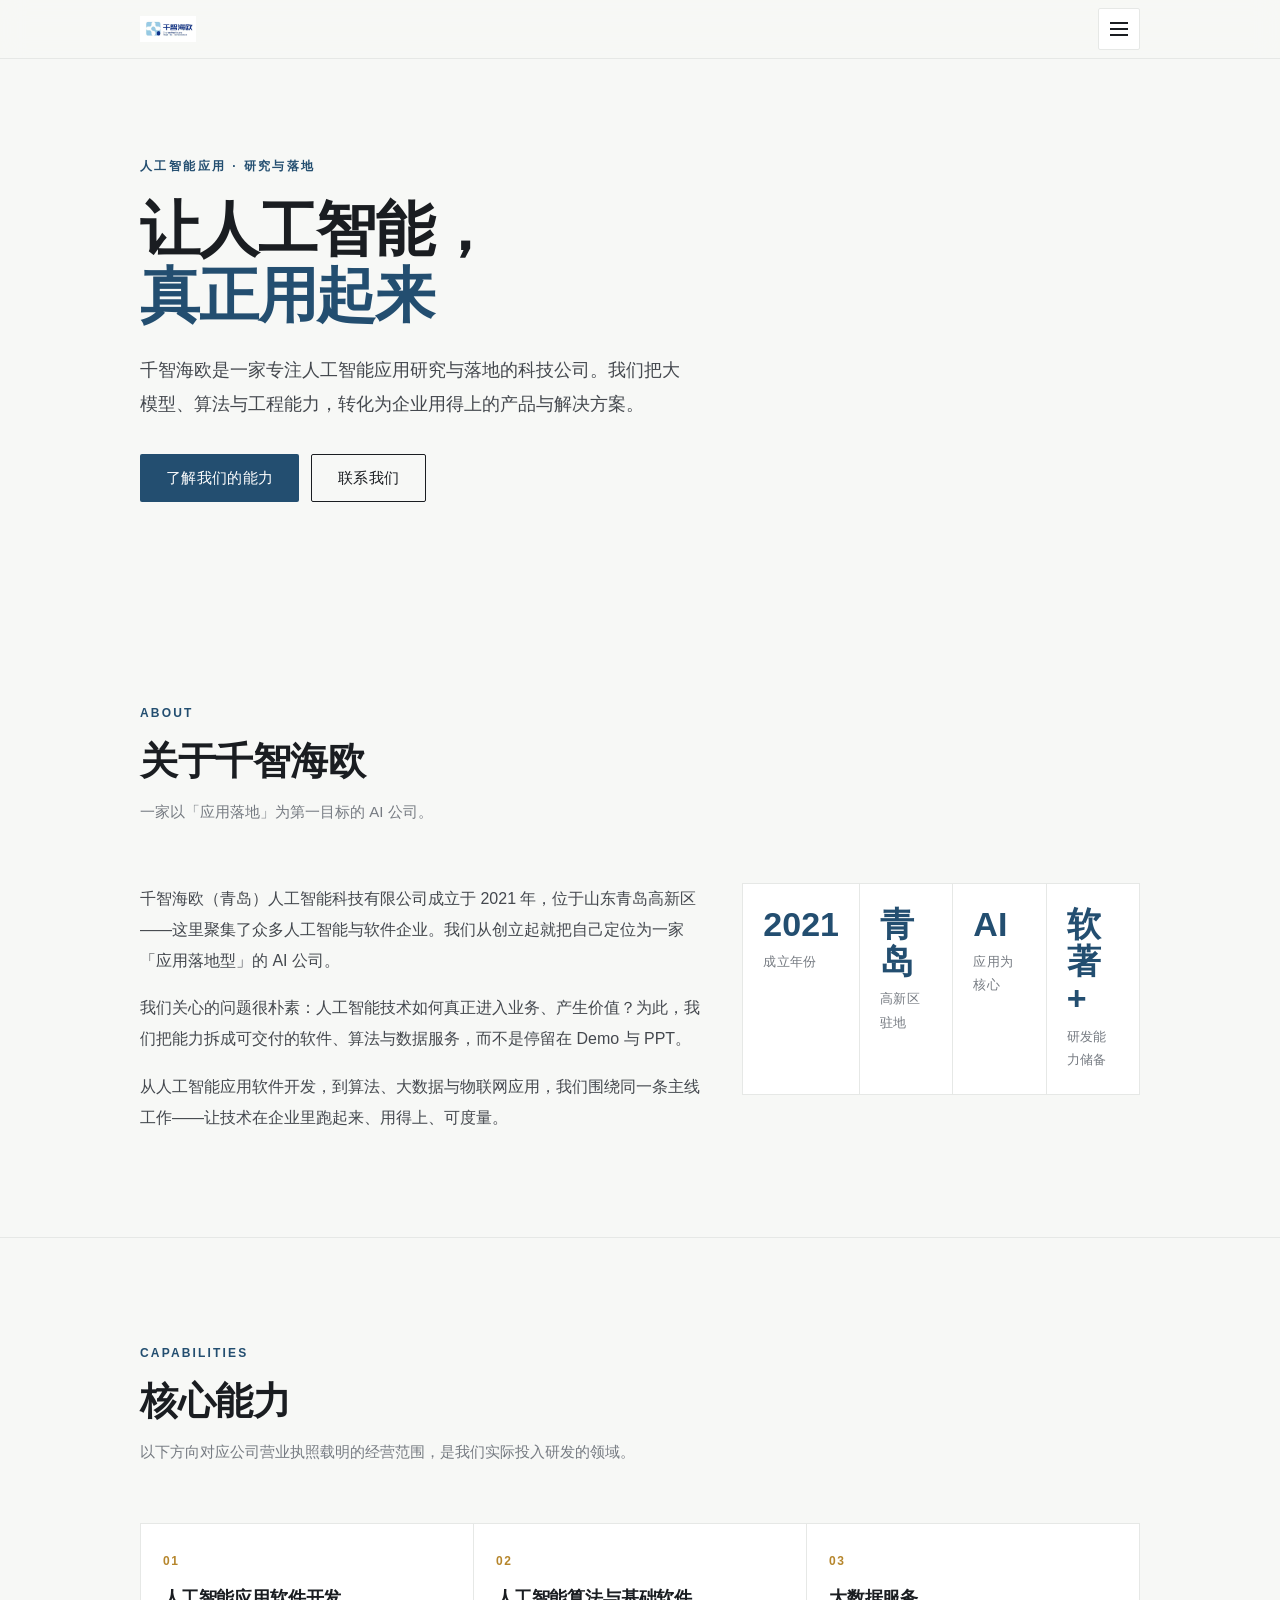
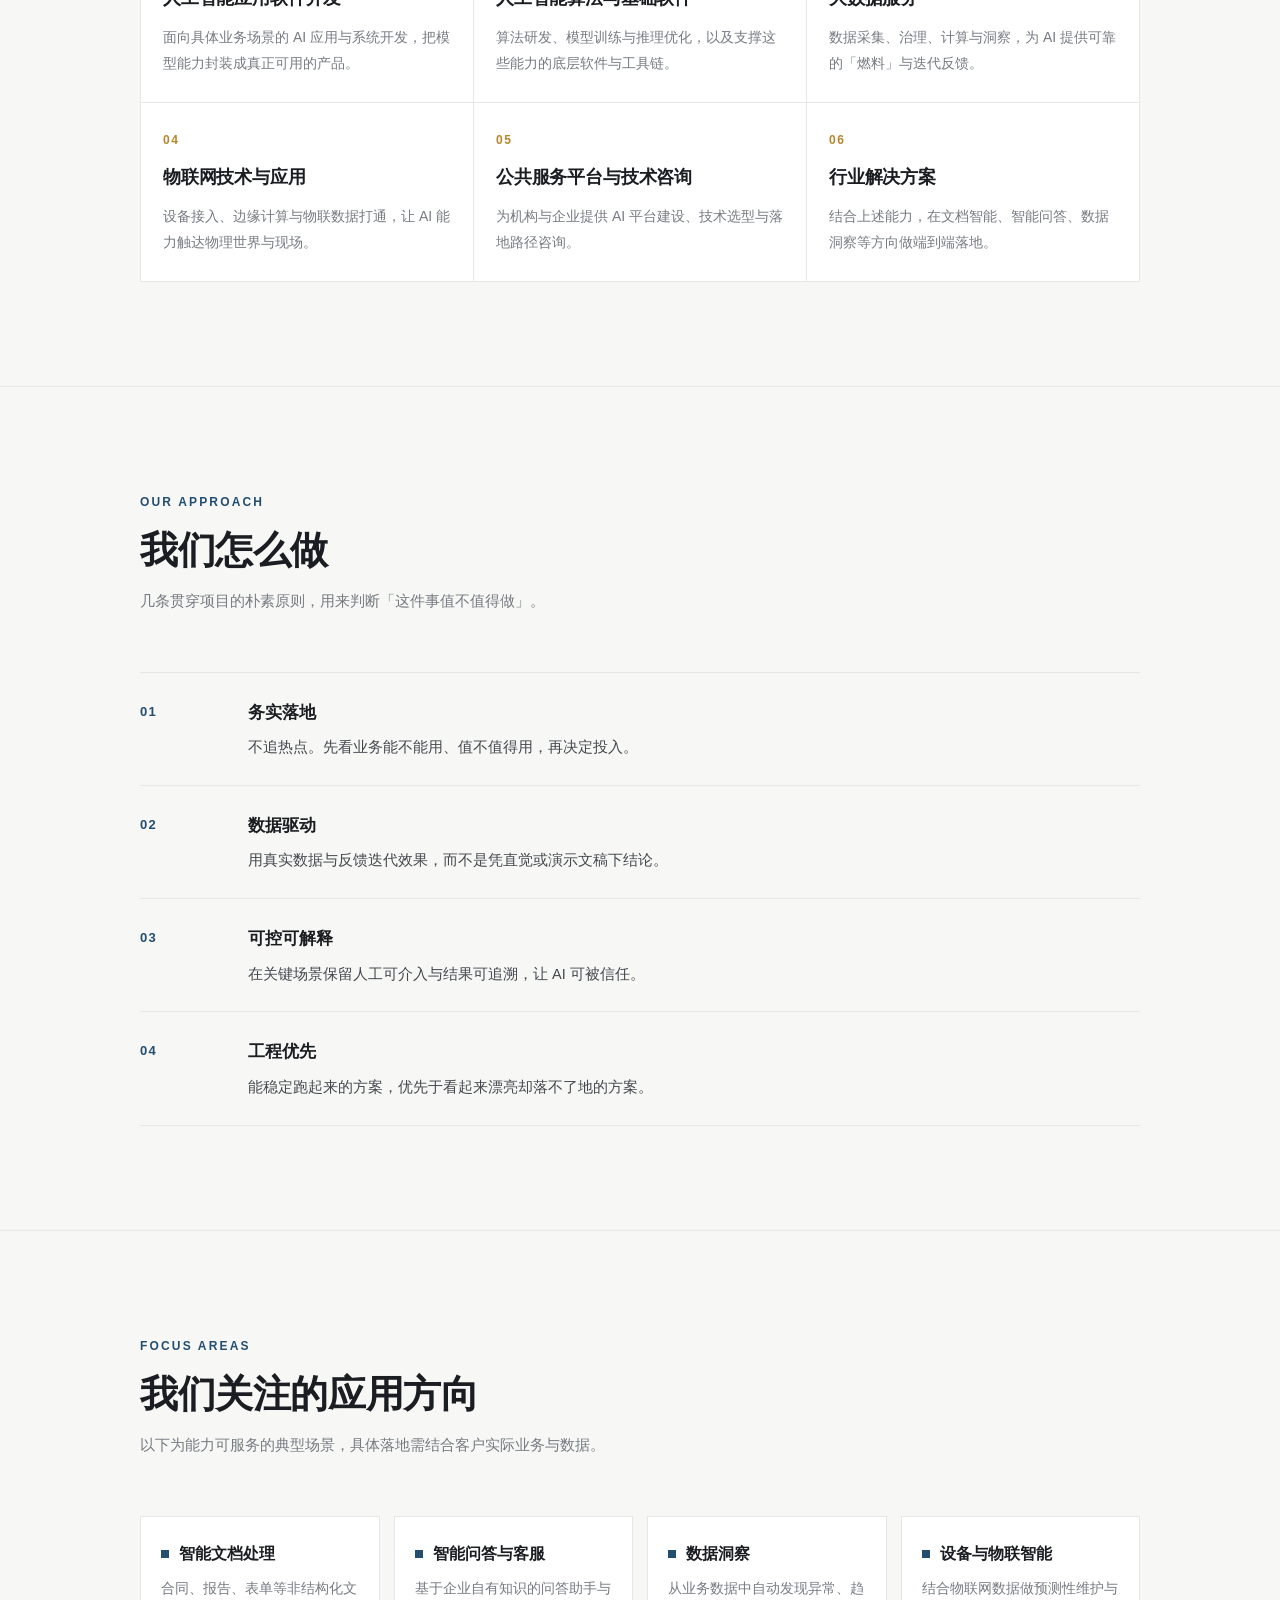
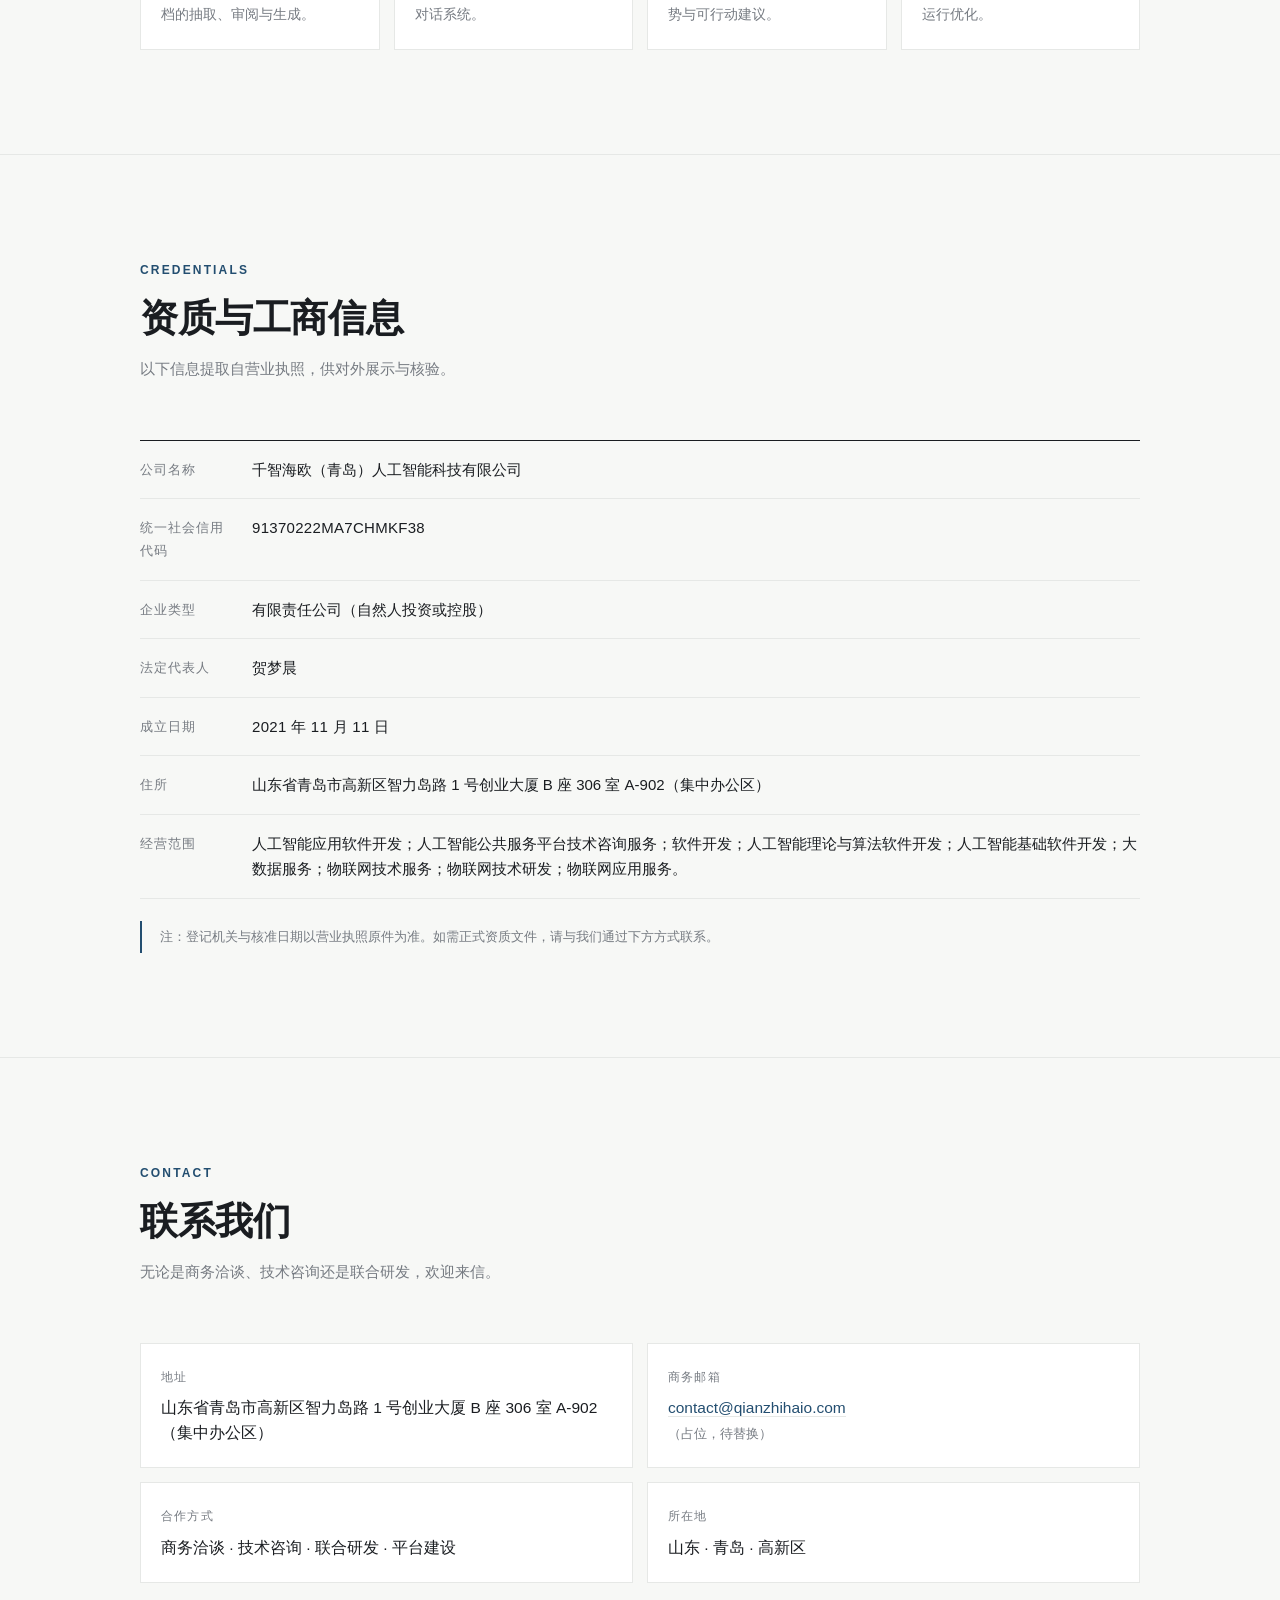
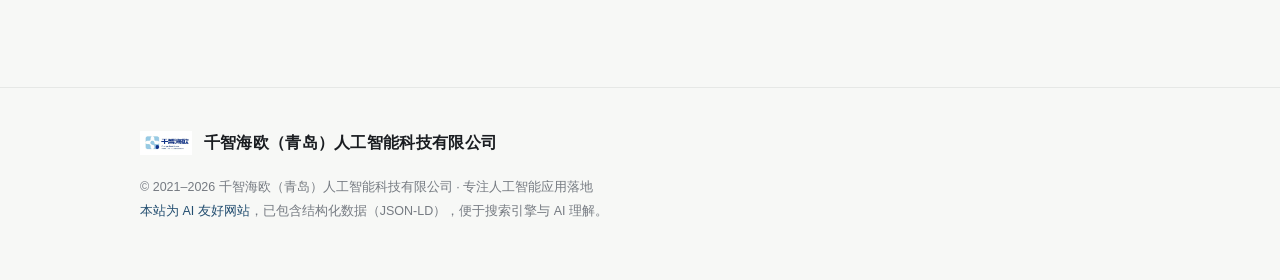
==== index.html @ 822291f8 "feat: 千智海欧 H5 官网初版（克制高级感 · 移动优先 · 含营业执照信息）" ====
<!DOCTYPE html>
<html lang="zh-CN">
<head>
  <meta charset="UTF-8" />
  <meta name="viewport" content="width=device-width, initial-scale=1.0, viewport-fit=cover" />
  <title>千智海欧（青岛）人工智能科技有限公司 · 专注人工智能应用落地</title>
  <meta name="description" content="千智海欧是一家专注人工智能应用研究与落地的科技公司，业务覆盖人工智能应用软件开发、算法与基础软件、大数据服务及物联网应用。成立于 2021 年，位于山东青岛高新区。" />
  <meta name="theme-color" content="#234e70" />
  <meta property="og:title" content="千智海欧 · 专注人工智能应用落地" />
  <meta property="og:description" content="把大模型、算法与工程能力，转化为企业用得上的产品与解决方案。" />
  <meta property="og:type" content="website" />
  <link rel="icon" href="assets/img/logo-square.png" />
  <link rel="stylesheet" href="assets/css/style.css" />

  <!-- ===== AI 可读性：结构化数据（JSON-LD） ===== -->
  <!-- 站点上线后请将下方 "url" 替换为真实 GitHub Pages 地址 -->
  <script type="application/ld+json">
  {
    "@context": "https://schema.org",
    "@type": "Organization",
    "name": "千智海欧（青岛）人工智能科技有限公司",
    "alternateName": "千智海欧",
    "url": "https://ywanb3-ai.github.io/qianzhi-haiou-h5/",
    "identifier": "91370222MA7CHMKF38",
    "foundingDate": "2021-11-11",
    "address": {
      "@type": "PostalAddress",
      "addressLocality": "青岛市",
      "addressRegion": "山东省",
      "addressCountry": "CN",
      "streetAddress": "高新区智力岛路1号创业大厦B座306室A-902"
    },
    "description": "千智海欧（青岛）人工智能科技有限公司是一家专注人工智能应用研究与落地的科技公司，业务覆盖人工智能应用软件开发、算法与基础软件、大数据服务及物联网应用。"
  }
  </script>
</head>
<body>

  <!-- ================= 顶部导航 ================= -->
  <header class="site-header">
    <div class="wrap nav-inner">
      <a class="brand" href="#top" aria-label="千智海欧首页">
        <img src="assets/img/logo-long.jpg" alt="千智海欧" />
      </a>
      <button class="nav-toggle" id="navToggle" aria-label="打开菜单" aria-expanded="false"><span></span></button>
    </div>
  </header>

  <!-- ================= 全屏菜单 ================= -->
  <nav class="nav-overlay" id="navOverlay" aria-hidden="true">
    <button class="close" id="navClose" aria-label="关闭菜单">×</button>
    <ul>
      <li><a href="#about"><span class="no">01</span>关于千智海欧</a></li>
      <li><a href="#capabilities"><span class="no">02</span>核心能力</a></li>
      <li><a href="#approach"><span class="no">03</span>技术理念</a></li>
      <li><a href="#scenes"><span class="no">04</span>应用方向</a></li>
      <li><a href="#facts"><span class="no">05</span>资质信息</a></li>
      <li><a href="#contact"><span class="no">06</span>联系我们</a></li>
    </ul>
    <p class="meta">千智海欧（青岛）人工智能科技有限公司 · 山东 · 青岛</p>
  </nav>

  <!-- ================= Hero ================= -->
  <section class="hero" id="top">
    <div class="wrap">
      <p class="eyebrow">人工智能应用 · 研究与落地</p>
      <h1>让人工智能，<br><span class="hl">真正用起来</span></h1>
      <p class="lead">千智海欧是一家专注人工智能应用研究与落地的科技公司。我们把大模型、算法与工程能力，转化为企业用得上的产品与解决方案。</p>
      <div class="hero-actions">
        <a class="btn btn-primary" href="#capabilities">了解我们的能力</a>
        <a class="btn btn-ghost" href="#contact">联系我们</a>
      </div>
    </div>
  </section>

  <!-- ================= 关于 ================= -->
  <section id="about">
    <div class="wrap">
      <div class="section-head reveal">
        <p class="kicker">ABOUT</p>
        <h2 class="sec-title">关于千智海欧</h2>
        <p class="sec-sub">一家以「应用落地」为第一目标的 AI 公司。</p>
      </div>
      <div class="about-grid about">
        <div class="reveal">
          <p>千智海欧（青岛）人工智能科技有限公司成立于 2021 年，位于山东青岛高新区——这里聚集了众多人工智能与软件企业。我们从创立起就把自己定位为一家「应用落地型」的 AI 公司。</p>
          <p>我们关心的问题很朴素：人工智能技术如何真正进入业务、产生价值？为此，我们把能力拆成可交付的软件、算法与数据服务，而不是停留在 Demo 与 PPT。</p>
          <p>从人工智能应用软件开发，到算法、大数据与物联网应用，我们围绕同一条主线工作——让技术在企业里跑起来、用得上、可度量。</p>
        </div>
        <div class="stat-row reveal">
          <div class="stat"><div class="num">2021</div><div class="lab">成立年份</div></div>
          <div class="stat"><div class="num">青岛</div><div class="lab">高新区驻地</div></div>
          <div class="stat"><div class="num">AI</div><div class="lab">应用为核心</div></div>
          <div class="stat"><div class="num">软著+</div><div class="lab">研发能力储备</div></div>
        </div>
      </div>
    </div>
  </section>

  <hr class="hair" />

  <!-- ================= 核心能力 ================= -->
  <section id="capabilities">
    <div class="wrap">
      <div class="section-head reveal">
        <p class="kicker">CAPABILITIES</p>
        <h2 class="sec-title">核心能力</h2>
        <p class="sec-sub">以下方向对应公司营业执照载明的经营范围，是我们实际投入研发的领域。</p>
      </div>
      <div class="grid reveal">
        <div class="card">
          <div class="idx">01</div>
          <h3>人工智能应用软件开发</h3>
          <p>面向具体业务场景的 AI 应用与系统开发，把模型能力封装成真正可用的产品。</p>
        </div>
        <div class="card">
          <div class="idx">02</div>
          <h3>人工智能算法与基础软件</h3>
          <p>算法研发、模型训练与推理优化，以及支撑这些能力的底层软件与工具链。</p>
        </div>
        <div class="card">
          <div class="idx">03</div>
          <h3>大数据服务</h3>
          <p>数据采集、治理、计算与洞察，为 AI 提供可靠的「燃料」与迭代反馈。</p>
        </div>
        <div class="card">
          <div class="idx">04</div>
          <h3>物联网技术与应用</h3>
          <p>设备接入、边缘计算与物联数据打通，让 AI 能力触达物理世界与现场。</p>
        </div>
        <div class="card">
          <div class="idx">05</div>
          <h3>公共服务平台与技术咨询</h3>
          <p>为机构与企业提供 AI 平台建设、技术选型与落地路径咨询。</p>
        </div>
        <div class="card">
          <div class="idx">06</div>
          <h3>行业解决方案</h3>
          <p>结合上述能力，在文档智能、智能问答、数据洞察等方向做端到端落地。</p>
        </div>
      </div>
    </div>
  </section>

  <hr class="hair" />

  <!-- ================= 技术理念 ================= -->
  <section id="approach">
    <div class="wrap">
      <div class="section-head reveal">
        <p class="kicker">OUR APPROACH</p>
        <h2 class="sec-title">我们怎么做</h2>
        <p class="sec-sub">几条贯穿项目的朴素原则，用来判断「这件事值不值得做」。</p>
      </div>
      <div class="principle reveal">
        <div class="row">
          <div class="no">01</div>
          <div><h3>务实落地</h3><p>不追热点。先看业务能不能用、值不值得用，再决定投入。</p></div>
        </div>
        <div class="row">
          <div class="no">02</div>
          <div><h3>数据驱动</h3><p>用真实数据与反馈迭代效果，而不是凭直觉或演示文稿下结论。</p></div>
        </div>
        <div class="row">
          <div class="no">03</div>
          <div><h3>可控可解释</h3><p>在关键场景保留人工可介入与结果可追溯，让 AI 可被信任。</p></div>
        </div>
        <div class="row">
          <div class="no">04</div>
          <div><h3>工程优先</h3><p>能稳定跑起来的方案，优先于看起来漂亮却落不了地的方案。</p></div>
        </div>
      </div>
    </div>
  </section>

  <hr class="hair" />

  <!-- ================= 应用方向 ================= -->
  <section id="scenes">
    <div class="wrap">
      <div class="section-head reveal">
        <p class="kicker">FOCUS AREAS</p>
        <h2 class="sec-title">我们关注的应用方向</h2>
        <p class="sec-sub">以下为能力可服务的典型场景，具体落地需结合客户实际业务与数据。</p>
      </div>
      <div class="scene reveal">
        <div class="item">
          <h3>智能文档处理</h3>
          <p>合同、报告、表单等非结构化文档的抽取、审阅与生成。</p>
        </div>
        <div class="item">
          <h3>智能问答与客服</h3>
          <p>基于企业自有知识的问答助手与对话系统。</p>
        </div>
        <div class="item">
          <h3>数据洞察</h3>
          <p>从业务数据中自动发现异常、趋势与可行动建议。</p>
        </div>
        <div class="item">
          <h3>设备与物联智能</h3>
          <p>结合物联网数据做预测性维护与运行优化。</p>
        </div>
      </div>
    </div>
  </section>

  <hr class="hair" />

  <!-- ================= 资质信息 ================= -->
  <section id="facts">
    <div class="wrap">
      <div class="section-head reveal">
        <p class="kicker">CREDENTIALS</p>
        <h2 class="sec-title">资质与工商信息</h2>
        <p class="sec-sub">以下信息提取自营业执照，供对外展示与核验。</p>
      </div>
      <div class="facts reveal">
        <div class="row"><div class="k">公司名称</div><div class="v">千智海欧（青岛）人工智能科技有限公司</div></div>
        <div class="row"><div class="k">统一社会信用代码</div><div class="v mono">91370222MA7CHMKF38</div></div>
        <div class="row"><div class="k">企业类型</div><div class="v">有限责任公司（自然人投资或控股）</div></div>
        <div class="row"><div class="k">法定代表人</div><div class="v">贺梦晨</div></div>
        <div class="row"><div class="k">成立日期</div><div class="v mono">2021 年 11 月 11 日</div></div>
        <div class="row"><div class="k">住所</div><div class="v">山东省青岛市高新区智力岛路 1 号创业大厦 B 座 306 室 A-902（集中办公区）</div></div>
        <div class="row"><div class="k">经营范围</div><div class="v">人工智能应用软件开发；人工智能公共服务平台技术咨询服务；软件开发；人工智能理论与算法软件开发；人工智能基础软件开发；大数据服务；物联网技术服务；物联网技术研发；物联网应用服务。</div></div>
      </div>
      <p class="note-box">注：登记机关与核准日期以营业执照原件为准。如需正式资质文件，请与我们通过下方方式联系。</p>
    </div>
  </section>

  <hr class="hair" />

  <!-- ================= 联系我们 ================= -->
  <section id="contact">
    <div class="wrap">
      <div class="section-head reveal">
        <p class="kicker">CONTACT</p>
        <h2 class="sec-title">联系我们</h2>
        <p class="sec-sub">无论是商务洽谈、技术咨询还是联合研发，欢迎来信。</p>
      </div>
      <div class="contact-grid contact reveal">
        <div class="item">
          <div class="k">地址</div>
          <div class="v">山东省青岛市高新区智力岛路 1 号创业大厦 B 座 306 室 A-902（集中办公区）</div>
        </div>
        <!-- 下方邮箱为占位，请在上线前替换为贵司真实邮箱 -->
        <div class="item">
          <div class="k">商务邮箱</div>
          <div class="v"><a href="mailto:contact@qianzhihaio.com">contact@qianzhihaio.com</a><br><span style="font-size:12.5px;color:var(--graphite);">（占位，待替换）</span></div>
        </div>
        <div class="item">
          <div class="k">合作方式</div>
          <div class="v">商务洽谈 · 技术咨询 · 联合研发 · 平台建设</div>
        </div>
        <div class="item">
          <div class="k">所在地</div>
          <div class="v">山东 · 青岛 · 高新区</div>
        </div>
      </div>
    </div>
  </section>

  <!-- ================= 页脚 ================= -->
  <footer class="site-footer">
    <div class="wrap">
      <div class="footer-top">
        <img src="assets/img/logo-long.jpg" alt="千智海欧" />
        <span class="name">千智海欧（青岛）人工智能科技有限公司</span>
      </div>
      <p class="footer-meta">
        © 2021–2026 千智海欧（青岛）人工智能科技有限公司 · 专注人工智能应用落地<br>
        <span class="ai-friendly">本站为 AI 友好网站</span>，已包含结构化数据（JSON-LD），便于搜索引擎与 AI 理解。
      </p>
    </div>
  </footer>

  <script>
    // 全屏菜单开关
    (function () {
      var toggle = document.getElementById('navToggle');
      var overlay = document.getElementById('navOverlay');
      var close = document.getElementById('navClose');
      function open() { overlay.classList.add('open'); overlay.setAttribute('aria-hidden','false'); toggle.setAttribute('aria-expanded','true'); document.body.style.overflow='hidden'; }
      function shut() { overlay.classList.remove('open'); overlay.setAttribute('aria-hidden','true'); toggle.setAttribute('aria-expanded','false'); document.body.style.overflow=''; }
      toggle.addEventListener('click', open);
      close.addEventListener('click', shut);
      overlay.querySelectorAll('a').forEach(function (a) { a.addEventListener('click', shut); });

      // 进场动画
      var els = document.querySelectorAll('.reveal');
      if ('IntersectionObserver' in window) {
        var io = new IntersectionObserver(function (entries) {
          entries.forEach(function (e) { if (e.isIntersecting) { e.target.classList.add('in'); io.unobserve(e.target); } });
        }, { threshold: 0.12 });
        els.forEach(function (el) { io.observe(el); });
      } else {
        els.forEach(function (el) { el.classList.add('in'); });
      }
    })();
  </script>
</body>
</html>
---- assets/css/style.css ----
/* =====================================================================
   千智海欧（青岛）人工智能科技有限公司 · H5 官网
   设计语言：克制 · 高级感（参考「律所 AI 友好网站方案 / 克制高级感排版」）
   - 中性纸感底 + 双点缀（海蓝 #234e70 主、智金 #b6862c 辅，合计 ≤5%）
   - 无渐变 / 无阴影 / 无花哨图标，以留白与字阶建立层次
   ===================================================================== */
:root{
  --paper:#f7f8f6;
  --white:#ffffff;
  --ink:#1a1d21;
  --charcoal:#44484e;
  --graphite:#767b82;
  --ash:#b9bdc2;
  --hairline:#e6e8e6;
  --accent:#234e70;      /* 海蓝 · 主点缀（强调/引导，≤3%） */
  --accent2:#b6862c;     /* 智金 · 辅点缀（次强调，≤2%） */
  --sans:-apple-system,BlinkMacSystemFont,"SF Pro Text","Helvetica Neue","PingFang SC","Hiragino Sans GB","Microsoft YaHei",sans-serif;
  --maxw:1080px;
  --pad:24px;
}
*{margin:0;padding:0;box-sizing:border-box;}
html{-webkit-text-size-adjust:100%;scroll-behavior:smooth;}
body{
  font-family:var(--sans);
  background:var(--paper);
  color:var(--ink);
  font-size:16px;line-height:1.85;font-weight:400;
  -webkit-font-smoothing:antialiased;-moz-osx-font-smoothing:grayscale;
  text-rendering:optimizeLegibility;
}
img{max-width:100%;display:block;}
a{color:inherit;text-decoration:none;}
.wrap{max-width:var(--maxw);margin:0 auto;padding:0 var(--pad);}

/* ---------- 顶部导航 ---------- */
.site-header{
  position:sticky;top:0;z-index:50;
  background:rgba(247,248,246,.82);
  backdrop-filter:saturate(160%) blur(12px);
  -webkit-backdrop-filter:saturate(160%) blur(12px);
  border-bottom:1px solid var(--hairline);
}
.nav-inner{display:flex;align-items:center;justify-content:space-between;height:58px;}
.brand{display:flex;align-items:center;gap:10px;font-weight:600;letter-spacing:.02em;font-size:16px;}
.brand img{height:26px;width:auto;}
.nav-toggle{
  appearance:none;border:1px solid var(--hairline);background:var(--white);
  width:42px;height:42px;border-radius:2px;display:grid;place-items:center;cursor:pointer;
}
.nav-toggle span{display:block;width:18px;height:1.5px;background:var(--ink);position:relative;}
.nav-toggle span::before,.nav-toggle span::after{content:"";position:absolute;left:0;width:18px;height:1.5px;background:var(--ink);}
.nav-toggle span::before{top:-6px;}
.nav-toggle span::after{top:6px;}

/* 全屏菜单 */
.nav-overlay{
  position:fixed;inset:0;z-index:60;background:var(--paper);
  transform:translateY(-100%);transition:transform .32s cubic-bezier(.2,.7,.3,1);
  display:flex;flex-direction:column;padding:78px var(--pad) 32px;
}
.nav-overlay.open{transform:translateY(0);}
.nav-overlay .close{position:absolute;top:14px;right:var(--pad);width:42px;height:42px;border:1px solid var(--hairline);background:var(--white);border-radius:2px;font-size:20px;cursor:pointer;}
.nav-overlay ul{list-style:none;margin-top:8px;}
.nav-overlay li{border-top:1px solid var(--hairline);}
.nav-overlay li:last-child{border-bottom:1px solid var(--hairline);}
.nav-overlay a{display:flex;align-items:baseline;gap:14px;padding:20px 2px;font-size:20px;font-weight:500;}
.nav-overlay a .no{font-size:12px;letter-spacing:.16em;color:var(--accent);}
.nav-overlay .meta{margin-top:auto;font-size:12px;color:var(--graphite);letter-spacing:.04em;}

/* ---------- 区块通用 ---------- */
section{padding:clamp(64px,11vw,104px) 0;}
.section-head{margin-bottom:clamp(36px,6vw,56px);}
.kicker{font-size:12px;letter-spacing:.18em;text-transform:uppercase;color:var(--accent);font-weight:600;margin-bottom:14px;}
.sec-title{font-size:clamp(26px,5.4vw,38px);font-weight:600;line-height:1.22;letter-spacing:-.01em;}
.sec-sub{font-size:15px;color:var(--graphite);line-height:1.9;margin-top:14px;max-width:34em;}
.hair{border:0;border-top:1px solid var(--hairline);}

/* ---------- Hero ---------- */
.hero{padding-top:clamp(56px,12vw,96px);padding-bottom:clamp(56px,12vw,96px);}
.hero .eyebrow{font-size:12px;letter-spacing:.2em;text-transform:uppercase;color:var(--accent);font-weight:600;margin-bottom:20px;}
.hero h1{font-size:clamp(34px,8.5vw,60px);font-weight:600;line-height:1.1;letter-spacing:-.02em;}
.hero h1 .hl{color:var(--accent);}
.hero .lead{font-size:clamp(15px,2.2vw,18px);color:var(--charcoal);line-height:1.9;margin-top:24px;max-width:30em;}
.hero-actions{display:flex;flex-wrap:wrap;gap:12px;margin-top:32px;}
.btn{
  display:inline-flex;align-items:center;justify-content:center;gap:8px;
  height:48px;padding:0 26px;border-radius:2px;font-size:15px;font-weight:500;letter-spacing:.02em;
  transition:background .14s ease,color .14s ease,border-color .14s ease;cursor:pointer;
}
.btn-primary{background:var(--accent);color:#fff;}
.btn-primary:active{background:#1a3c57;}
.btn-ghost{background:transparent;color:var(--ink);border:1px solid var(--ink);}
.btn-ghost:active{background:var(--ink);color:#fff;}

/* ---------- 关于 ---------- */
.about-grid{display:grid;grid-template-columns:1fr;gap:28px;}
.about p{color:var(--charcoal);font-size:16px;line-height:1.95;}
.about p + p{margin-top:16px;}
.stat-row{display:grid;grid-template-columns:repeat(2,1fr);gap:1px;background:var(--hairline);border:1px solid var(--hairline);}
.stat{background:var(--white);padding:22px 20px;}
.stat .num{font-size:clamp(26px,6vw,34px);font-weight:600;color:var(--accent);line-height:1.1;font-variant-numeric:tabular-nums;}
.stat .lab{font-size:12.5px;color:var(--graphite);margin-top:8px;letter-spacing:.02em;}

/* ---------- 能力卡片 ---------- */
.grid{display:grid;grid-template-columns:1fr;gap:1px;background:var(--hairline);border:1px solid var(--hairline);}
.card{background:var(--white);padding:26px 22px;transition:background .14s ease;}
.card:active{background:#f1f3f1;}
.card .idx{font-size:12px;letter-spacing:.14em;color:var(--accent2);font-weight:600;}
.card h3{font-size:18px;font-weight:600;margin-top:10px;letter-spacing:-.01em;}
.card p{font-size:14px;color:var(--graphite);line-height:1.8;margin-top:10px;}

/* ---------- 理念 ---------- */
.principle{display:grid;grid-template-columns:1fr;gap:0;border-top:1px solid var(--hairline);}
.principle .row{display:grid;grid-template-columns:64px 1fr;gap:18px;padding:24px 0;border-bottom:1px solid var(--hairline);align-items:start;}
.principle .no{font-size:13px;letter-spacing:.1em;color:var(--accent);font-weight:600;padding-top:3px;}
.principle h3{font-size:17px;font-weight:600;}
.principle p{font-size:14.5px;color:var(--charcoal);line-height:1.85;margin-top:6px;}

/* ---------- 应用场景 ---------- */
.scene{display:grid;grid-template-columns:1fr;gap:14px;}
.scene .item{border:1px solid var(--hairline);background:var(--white);padding:22px 20px;}
.scene .item h3{font-size:16px;font-weight:600;display:flex;align-items:center;gap:10px;}
.scene .item h3::before{content:"";width:8px;height:8px;background:var(--accent);display:inline-block;flex:none;}
.scene .item p{font-size:14px;color:var(--graphite);line-height:1.8;margin-top:8px;}

/* ---------- 资质事实表 ---------- */
.facts{border-top:1px solid var(--ink);}
.facts .row{display:grid;grid-template-columns:96px 1fr;gap:16px;padding:16px 0;border-bottom:1px solid var(--hairline);}
.facts .k{font-size:12.5px;letter-spacing:.08em;color:var(--graphite);padding-top:2px;}
.facts .v{font-size:15px;color:var(--ink);line-height:1.7;}
.facts .v.mono{font-variant-numeric:tabular-nums;letter-spacing:.02em;}
.note-box{border-left:2px solid var(--accent);padding:4px 0 4px 18px;margin-top:22px;font-size:13px;color:var(--graphite);line-height:1.85;}

/* ---------- 联系 ---------- */
.contact-grid{display:grid;grid-template-columns:1fr;gap:14px;}
.contact .item{border:1px solid var(--hairline);background:var(--white);padding:22px 20px;}
.contact .item .k{font-size:12px;letter-spacing:.1em;color:var(--graphite);text-transform:uppercase;}
.contact .item .v{font-size:15.5px;color:var(--ink);margin-top:8px;line-height:1.6;}
.contact .item .v a{color:var(--accent);border-bottom:1px solid var(--hairline);}

/* ---------- 页脚 ---------- */
.site-footer{border-top:1px solid var(--hairline);padding:40px 0 56px;}
.footer-top{display:flex;align-items:center;gap:12px;flex-wrap:wrap;}
.footer-top img{height:24px;}
.footer-top .name{font-weight:600;letter-spacing:.02em;}
.footer-meta{margin-top:18px;font-size:12.5px;color:var(--graphite);line-height:1.9;}
.footer-meta .ai-friendly{color:var(--accent);}

/* ---------- 进场动画 ---------- */
.reveal{opacity:0;transform:translateY(14px);transition:opacity .6s ease,transform .6s ease;}
.reveal.in{opacity:1;transform:none;}

/* ---------- 响应式升级 ---------- */
@media (min-width:560px){
  .stat-row{grid-template-columns:repeat(4,1fr);}
  .scene{grid-template-columns:1fr 1fr;}
}
@media (min-width:760px){
  :root{--pad:40px;}
  .grid{grid-template-columns:1fr 1fr;}
  .about-grid{grid-template-columns:1.3fr .9fr;align-items:start;}
  .contact-grid{grid-template-columns:1fr 1fr;}
}
@media (min-width:980px){
  .grid{grid-template-columns:1fr 1fr 1fr;}
  .scene{grid-template-columns:repeat(4,1fr);}
  .principle .row{grid-template-columns:80px 1fr;gap:28px;}
}
@media (prefers-reduced-motion:reduce){
  .reveal{opacity:1;transform:none;transition:none;}
  html{scroll-behavior:auto;}
}
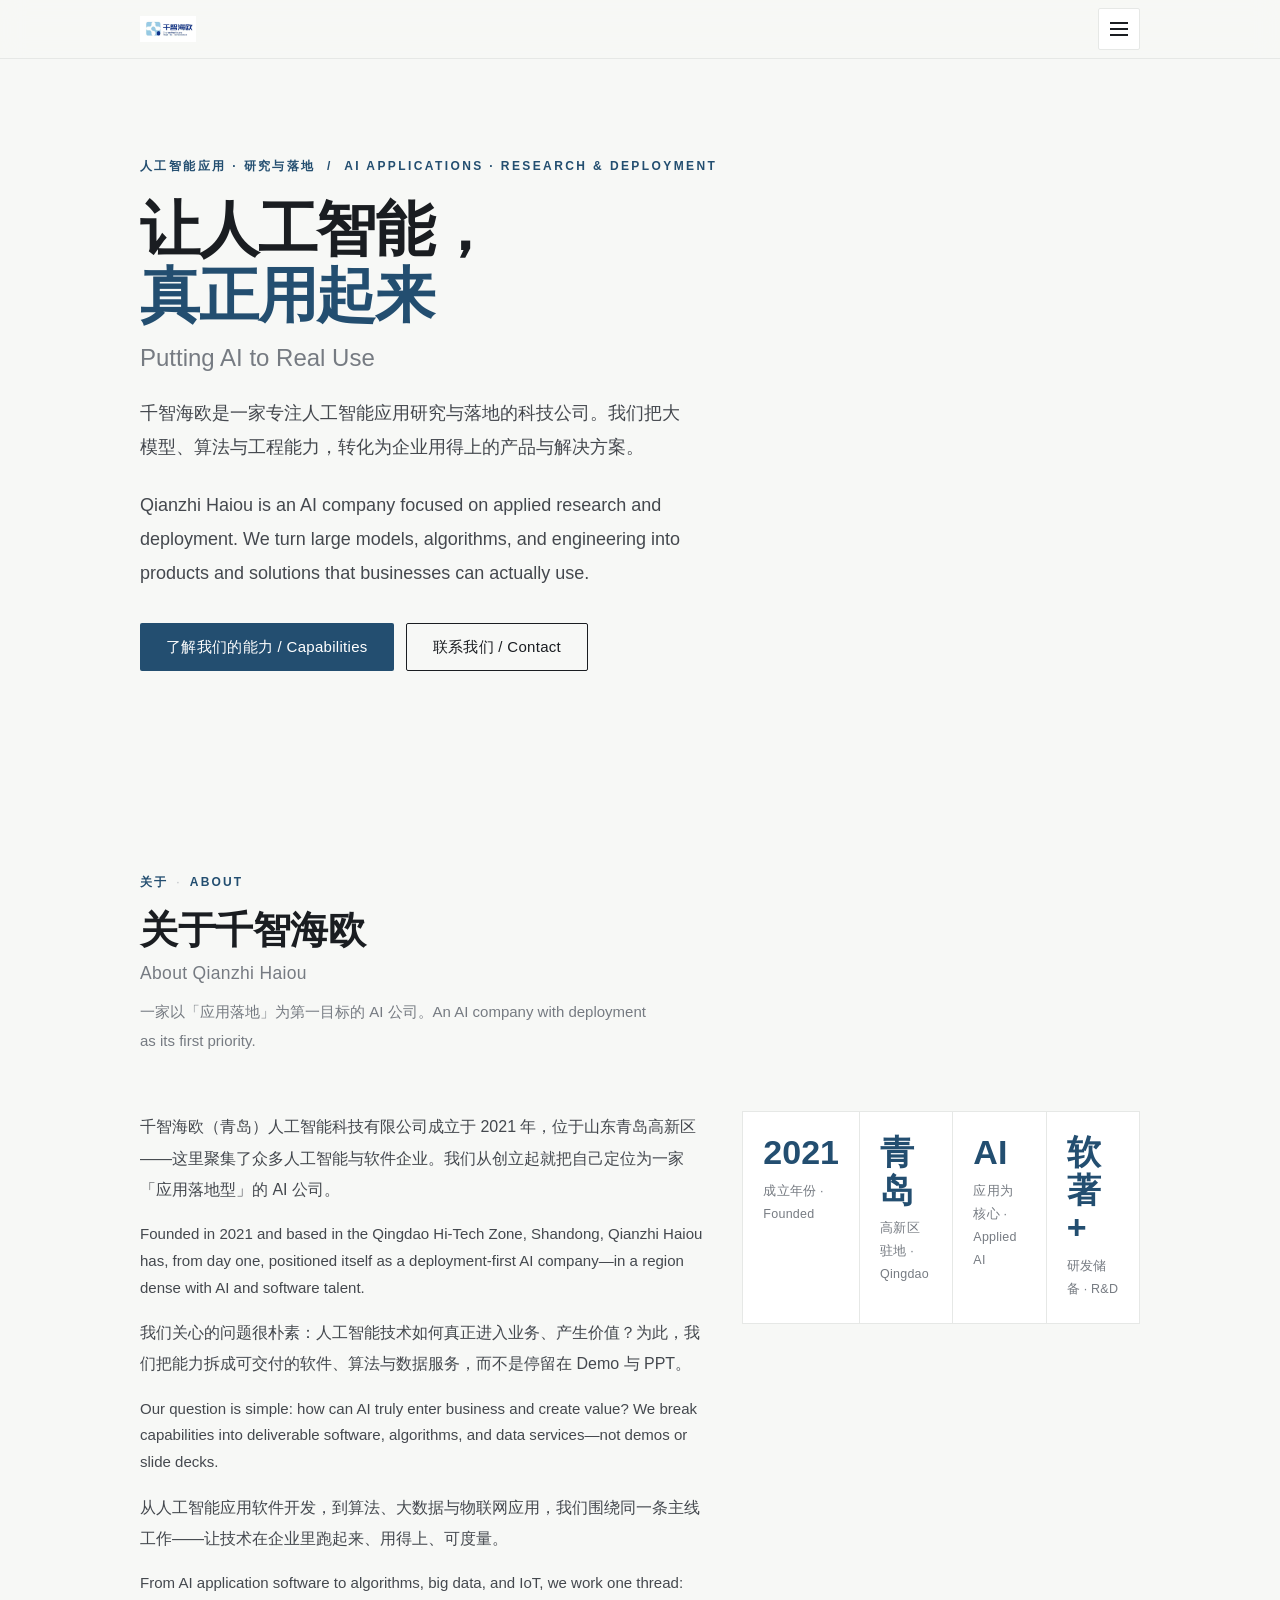
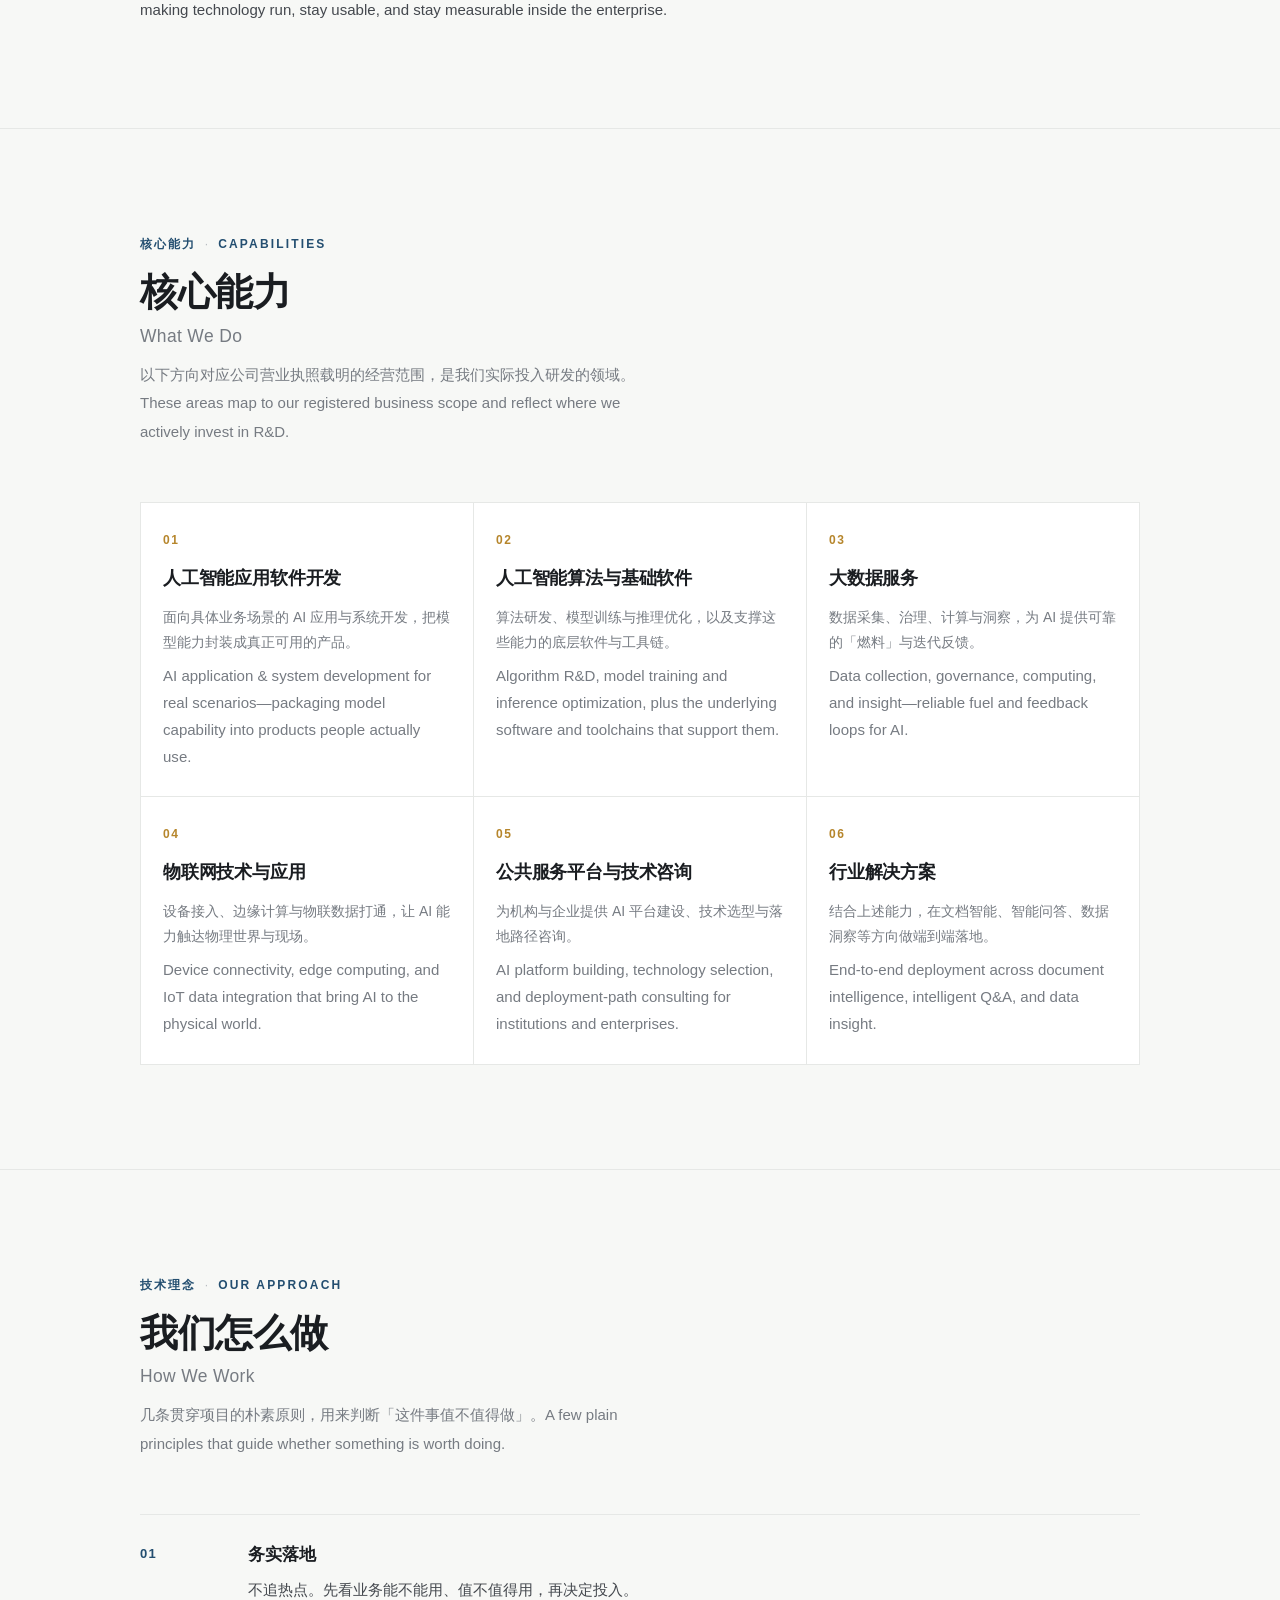
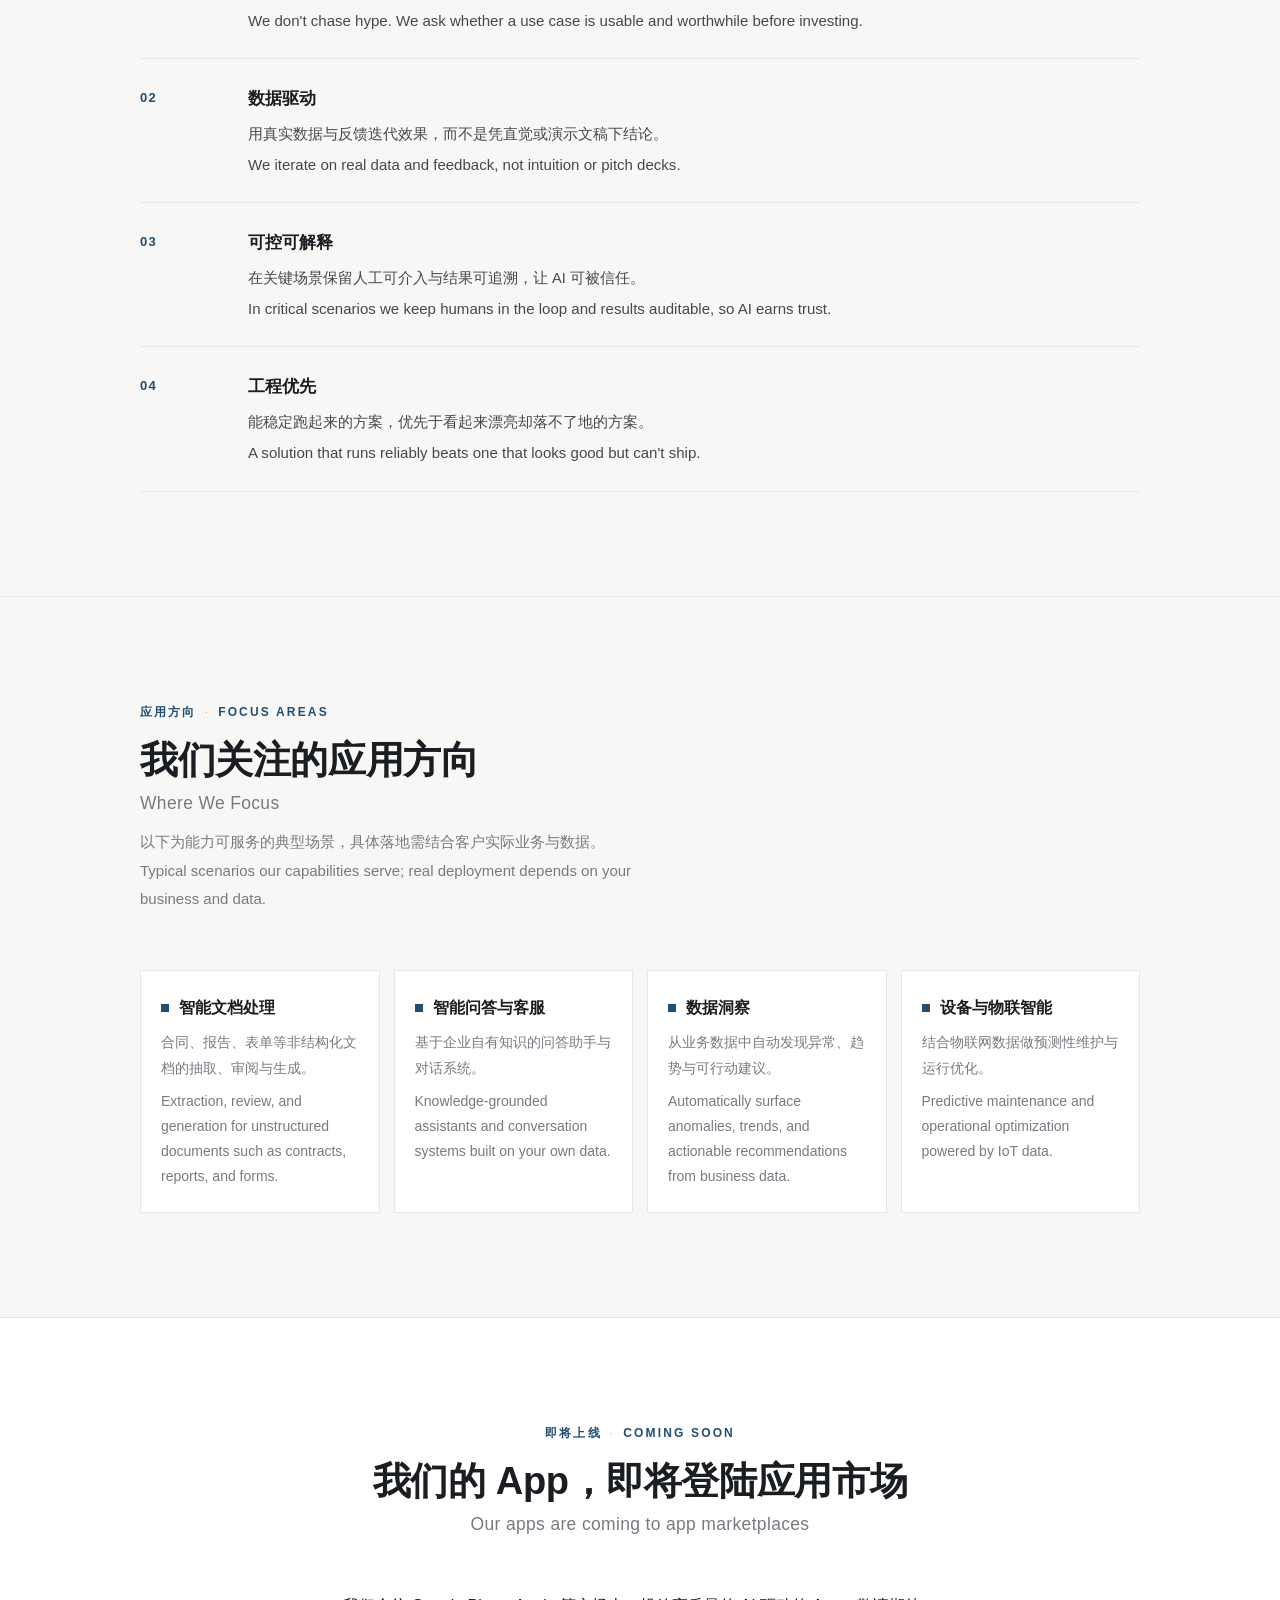
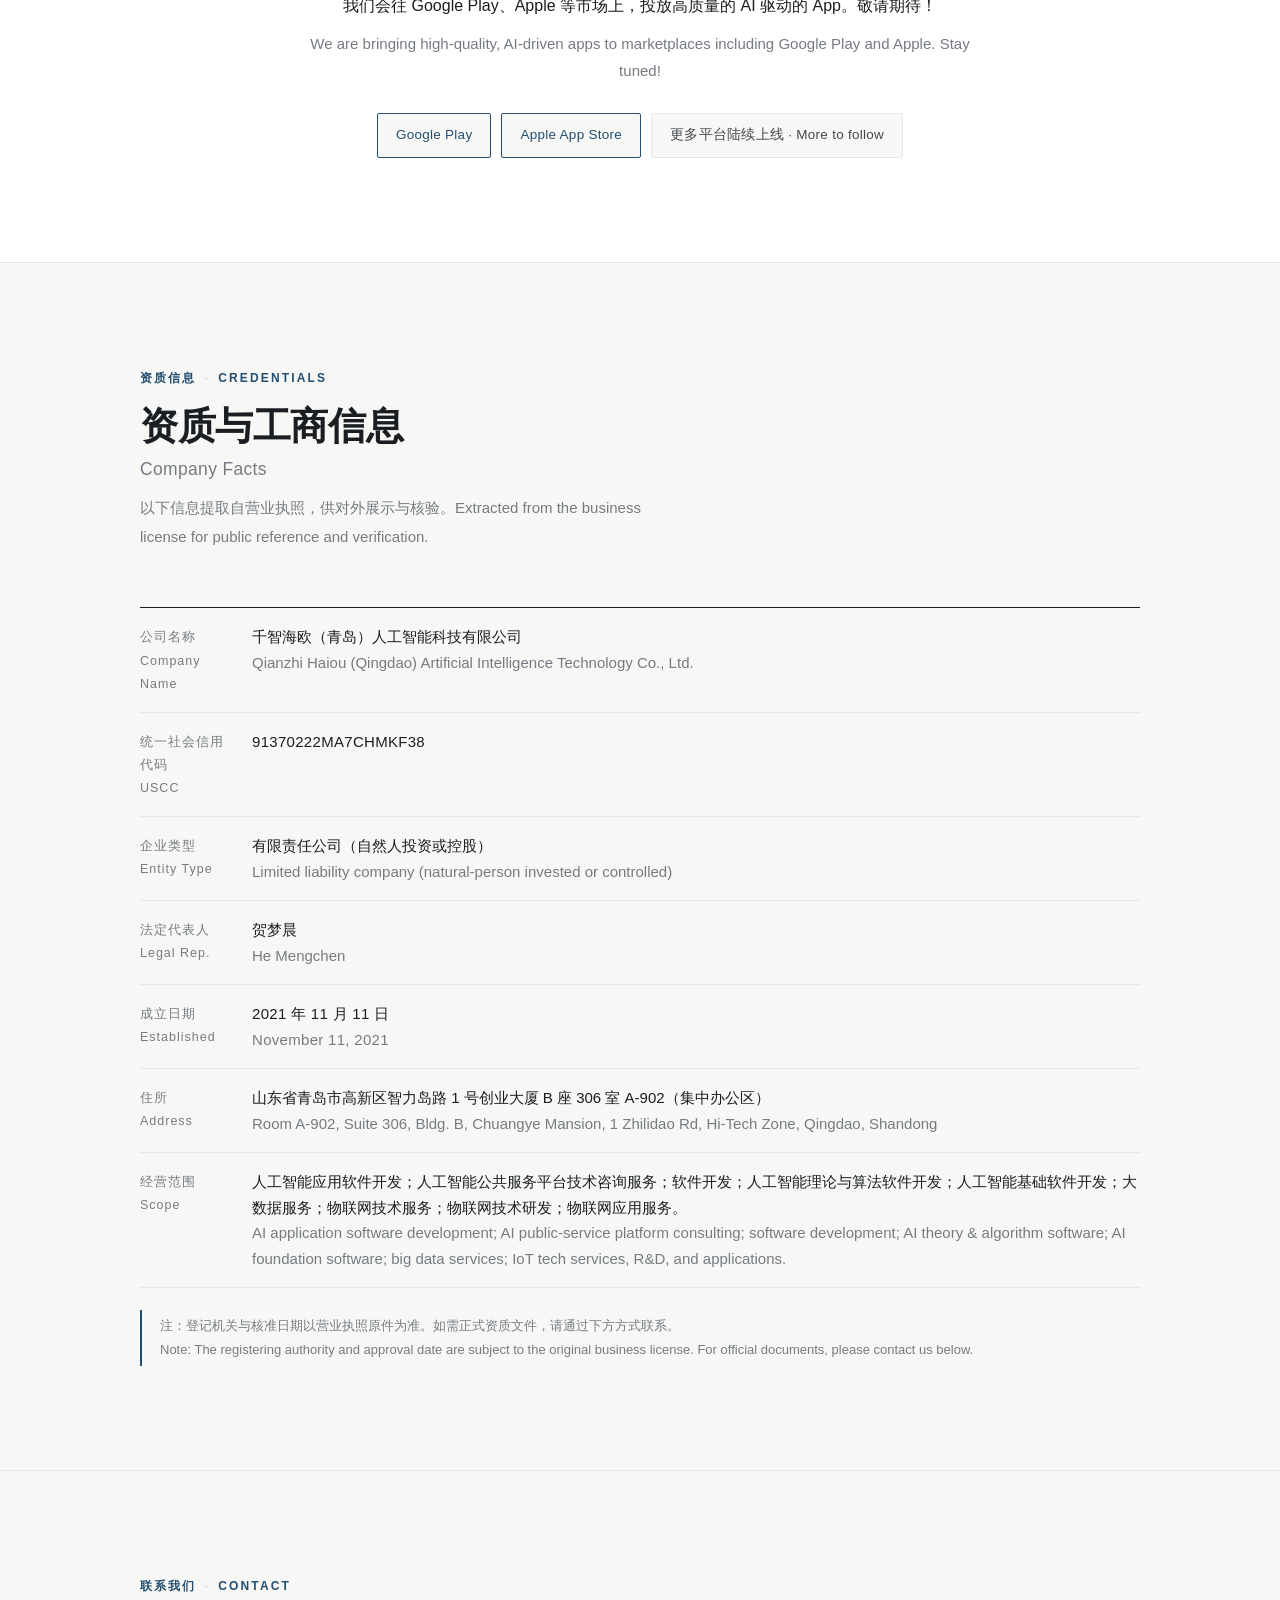
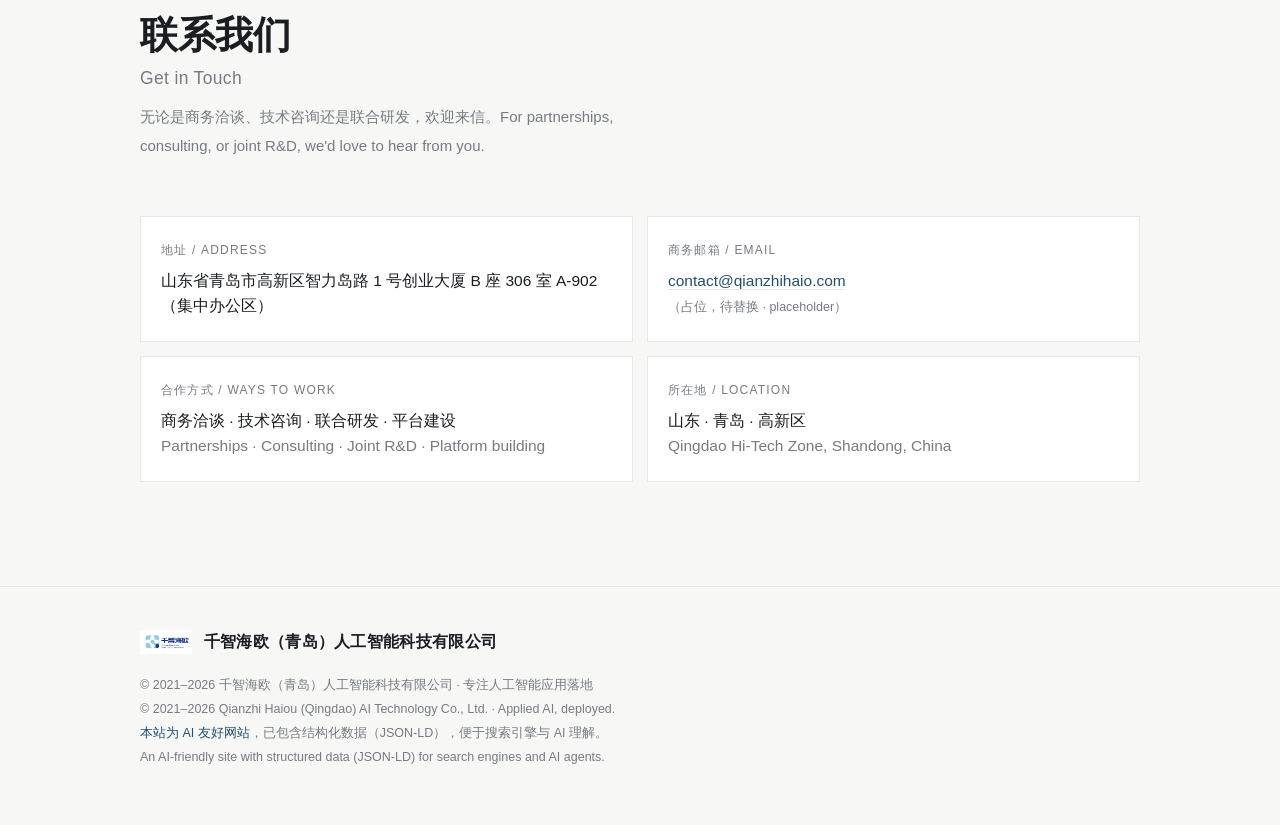
==== commit 8754b429: "i18n: 全站中英双语 + 即将上线（Google Play / Apple）板块" ====
--- a/index.html
+++ b/index.html
@@ -3,11 +3,11 @@
 <head>
   <meta charset="UTF-8" />
   <meta name="viewport" content="width=device-width, initial-scale=1.0, viewport-fit=cover" />
-  <title>千智海欧（青岛）人工智能科技有限公司 · 专注人工智能应用落地</title>
-  <meta name="description" content="千智海欧是一家专注人工智能应用研究与落地的科技公司，业务覆盖人工智能应用软件开发、算法与基础软件、大数据服务及物联网应用。成立于 2021 年，位于山东青岛高新区。" />
+  <title>千智海欧（青岛）人工智能科技有限公司 · 专注人工智能应用落地 | Qianzhi Haiou AI</title>
+  <meta name="description" content="千智海欧是一家专注人工智能应用研究与落地的科技公司，业务覆盖人工智能应用软件开发、算法与基础软件、大数据服务及物联网应用。Qianzhi Haiou is an AI company focused on applied research and deployment of artificial intelligence." />
   <meta name="theme-color" content="#234e70" />
-  <meta property="og:title" content="千智海欧 · 专注人工智能应用落地" />
-  <meta property="og:description" content="把大模型、算法与工程能力，转化为企业用得上的产品与解决方案。" />
+  <meta property="og:title" content="千智海欧 · 专注人工智能应用落地 | Qianzhi Haiou AI" />
+  <meta property="og:description" content="把大模型、算法与工程能力，转化为企业用得上的产品与解决方案。Turning models, algorithms and engineering into products businesses can actually use." />
   <meta property="og:type" content="website" />
   <link rel="icon" href="assets/img/logo-square.png" />
   <link rel="stylesheet" href="assets/css/style.css" />
@@ -19,7 +19,7 @@
     "@context": "https://schema.org",
     "@type": "Organization",
     "name": "千智海欧（青岛）人工智能科技有限公司",
-    "alternateName": "千智海欧",
+    "alternateName": "千智海欧 / Qianzhi Haiou",
     "url": "https://ywanb3-ai.github.io/qianzhi-haiou-h5/",
     "identifier": "91370222MA7CHMKF38",
     "foundingDate": "2021-11-11",
@@ -30,7 +30,7 @@
       "addressCountry": "CN",
       "streetAddress": "高新区智力岛路1号创业大厦B座306室A-902"
     },
-    "description": "千智海欧（青岛）人工智能科技有限公司是一家专注人工智能应用研究与落地的科技公司，业务覆盖人工智能应用软件开发、算法与基础软件、大数据服务及物联网应用。"
+    "description": "千智海欧（青岛）人工智能科技有限公司是一家专注人工智能应用研究与落地的科技公司，业务覆盖人工智能应用软件开发、算法与基础软件、大数据服务及物联网应用。Qianzhi Haiou is an AI company focused on applied research and deployment of artificial intelligence."
   }
   </script>
 </head>
@@ -40,7 +40,7 @@
   <header class="site-header">
     <div class="wrap nav-inner">
       <a class="brand" href="#top" aria-label="千智海欧首页">
-        <img src="assets/img/logo-long.jpg" alt="千智海欧" />
+        <img src="assets/img/logo-long.jpg" alt="千智海欧 Qianzhi Haiou" />
       </a>
       <button class="nav-toggle" id="navToggle" aria-label="打开菜单" aria-expanded="false"><span></span></button>
     </div>
@@ -50,25 +50,27 @@
   <nav class="nav-overlay" id="navOverlay" aria-hidden="true">
     <button class="close" id="navClose" aria-label="关闭菜单">×</button>
     <ul>
-      <li><a href="#about"><span class="no">01</span>关于千智海欧</a></li>
-      <li><a href="#capabilities"><span class="no">02</span>核心能力</a></li>
-      <li><a href="#approach"><span class="no">03</span>技术理念</a></li>
-      <li><a href="#scenes"><span class="no">04</span>应用方向</a></li>
-      <li><a href="#facts"><span class="no">05</span>资质信息</a></li>
-      <li><a href="#contact"><span class="no">06</span>联系我们</a></li>
+      <li><a href="#about"><span class="no">01</span>关于千智海欧 · About</a></li>
+      <li><a href="#capabilities"><span class="no">02</span>核心能力 · Capabilities</a></li>
+      <li><a href="#approach"><span class="no">03</span>技术理念 · Approach</a></li>
+      <li><a href="#scenes"><span class="no">04</span>应用方向 · Focus</a></li>
+      <li><a href="#coming"><span class="no">05</span>即将上线 · Coming Soon</a></li>
+      <li><a href="#facts"><span class="no">06</span>资质信息 · Credentials</a></li>
+      <li><a href="#contact"><span class="no">07</span>联系我们 · Contact</a></li>
     </ul>
-    <p class="meta">千智海欧（青岛）人工智能科技有限公司 · 山东 · 青岛</p>
+    <p class="meta">千智海欧（青岛）人工智能科技有限公司 · 山东 · 青岛<br>Qianzhi Haiou (Qingdao) AI Technology Co., Ltd.</p>
   </nav>
 
   <!-- ================= Hero ================= -->
   <section class="hero" id="top">
     <div class="wrap">
-      <p class="eyebrow">人工智能应用 · 研究与落地</p>
-      <h1>让人工智能，<br><span class="hl">真正用起来</span></h1>
+      <p class="eyebrow">人工智能应用 · 研究与落地 &nbsp;/&nbsp; AI Applications · Research &amp; Deployment</p>
+      <h1>让人工智能，<br><span class="hl">真正用起来</span><span class="en">Putting AI to Real Use</span></h1>
       <p class="lead">千智海欧是一家专注人工智能应用研究与落地的科技公司。我们把大模型、算法与工程能力，转化为企业用得上的产品与解决方案。</p>
+      <p class="lead en">Qianzhi Haiou is an AI company focused on applied research and deployment. We turn large models, algorithms, and engineering into products and solutions that businesses can actually use.</p>
       <div class="hero-actions">
-        <a class="btn btn-primary" href="#capabilities">了解我们的能力</a>
-        <a class="btn btn-ghost" href="#contact">联系我们</a>
+        <a class="btn btn-primary" href="#capabilities">了解我们的能力 / Capabilities</a>
+        <a class="btn btn-ghost" href="#contact">联系我们 / Contact</a>
       </div>
     </div>
   </section>
@@ -77,21 +79,24 @@
   <section id="about">
     <div class="wrap">
       <div class="section-head reveal">
-        <p class="kicker">ABOUT</p>
-        <h2 class="sec-title">关于千智海欧</h2>
-        <p class="sec-sub">一家以「应用落地」为第一目标的 AI 公司。</p>
+        <p class="kicker"><span class="zh">关于</span><span class="sep">·</span>ABOUT</p>
+        <h2 class="sec-title">关于千智海欧<span class="en">About Qianzhi Haiou</span></h2>
+        <p class="sec-sub">一家以「应用落地」为第一目标的 AI 公司。<span class="en">An AI company with deployment as its first priority.</span></p>
       </div>
       <div class="about-grid about">
         <div class="reveal">
           <p>千智海欧（青岛）人工智能科技有限公司成立于 2021 年，位于山东青岛高新区——这里聚集了众多人工智能与软件企业。我们从创立起就把自己定位为一家「应用落地型」的 AI 公司。</p>
+          <p class="en">Founded in 2021 and based in the Qingdao Hi-Tech Zone, Shandong, Qianzhi Haiou has, from day one, positioned itself as a deployment-first AI company—in a region dense with AI and software talent.</p>
           <p>我们关心的问题很朴素：人工智能技术如何真正进入业务、产生价值？为此，我们把能力拆成可交付的软件、算法与数据服务，而不是停留在 Demo 与 PPT。</p>
+          <p class="en">Our question is simple: how can AI truly enter business and create value? We break capabilities into deliverable software, algorithms, and data services—not demos or slide decks.</p>
           <p>从人工智能应用软件开发，到算法、大数据与物联网应用，我们围绕同一条主线工作——让技术在企业里跑起来、用得上、可度量。</p>
+          <p class="en">From AI application software to algorithms, big data, and IoT, we work one thread: making technology run, stay usable, and stay measurable inside the enterprise.</p>
         </div>
         <div class="stat-row reveal">
-          <div class="stat"><div class="num">2021</div><div class="lab">成立年份</div></div>
-          <div class="stat"><div class="num">青岛</div><div class="lab">高新区驻地</div></div>
-          <div class="stat"><div class="num">AI</div><div class="lab">应用为核心</div></div>
-          <div class="stat"><div class="num">软著+</div><div class="lab">研发能力储备</div></div>
+          <div class="stat"><div class="num">2021</div><div class="lab">成立年份 · Founded</div></div>
+          <div class="stat"><div class="num">青岛</div><div class="lab">高新区驻地 · Qingdao</div></div>
+          <div class="stat"><div class="num">AI</div><div class="lab">应用为核心 · Applied AI</div></div>
+          <div class="stat"><div class="num">软著+</div><div class="lab">研发储备 · R&amp;D</div></div>
         </div>
       </div>
     </div>
@@ -103,40 +108,46 @@
   <section id="capabilities">
     <div class="wrap">
       <div class="section-head reveal">
-        <p class="kicker">CAPABILITIES</p>
-        <h2 class="sec-title">核心能力</h2>
-        <p class="sec-sub">以下方向对应公司营业执照载明的经营范围，是我们实际投入研发的领域。</p>
+        <p class="kicker"><span class="zh">核心能力</span><span class="sep">·</span>CAPABILITIES</p>
+        <h2 class="sec-title">核心能力<span class="en">What We Do</span></h2>
+        <p class="sec-sub">以下方向对应公司营业执照载明的经营范围，是我们实际投入研发的领域。<span class="en">These areas map to our registered business scope and reflect where we actively invest in R&amp;D.</span></p>
       </div>
       <div class="grid reveal">
         <div class="card">
           <div class="idx">01</div>
           <h3>人工智能应用软件开发</h3>
           <p>面向具体业务场景的 AI 应用与系统开发，把模型能力封装成真正可用的产品。</p>
+          <p class="en">AI application &amp; system development for real scenarios—packaging model capability into products people actually use.</p>
         </div>
         <div class="card">
           <div class="idx">02</div>
           <h3>人工智能算法与基础软件</h3>
           <p>算法研发、模型训练与推理优化，以及支撑这些能力的底层软件与工具链。</p>
+          <p class="en">Algorithm R&amp;D, model training and inference optimization, plus the underlying software and toolchains that support them.</p>
         </div>
         <div class="card">
           <div class="idx">03</div>
           <h3>大数据服务</h3>
           <p>数据采集、治理、计算与洞察，为 AI 提供可靠的「燃料」与迭代反馈。</p>
+          <p class="en">Data collection, governance, computing, and insight—reliable fuel and feedback loops for AI.</p>
         </div>
         <div class="card">
           <div class="idx">04</div>
           <h3>物联网技术与应用</h3>
           <p>设备接入、边缘计算与物联数据打通，让 AI 能力触达物理世界与现场。</p>
+          <p class="en">Device connectivity, edge computing, and IoT data integration that bring AI to the physical world.</p>
         </div>
         <div class="card">
           <div class="idx">05</div>
           <h3>公共服务平台与技术咨询</h3>
           <p>为机构与企业提供 AI 平台建设、技术选型与落地路径咨询。</p>
+          <p class="en">AI platform building, technology selection, and deployment-path consulting for institutions and enterprises.</p>
         </div>
         <div class="card">
           <div class="idx">06</div>
           <h3>行业解决方案</h3>
           <p>结合上述能力，在文档智能、智能问答、数据洞察等方向做端到端落地。</p>
+          <p class="en">End-to-end deployment across document intelligence, intelligent Q&amp;A, and data insight.</p>
         </div>
       </div>
     </div>
@@ -148,26 +159,26 @@
   <section id="approach">
     <div class="wrap">
       <div class="section-head reveal">
-        <p class="kicker">OUR APPROACH</p>
-        <h2 class="sec-title">我们怎么做</h2>
-        <p class="sec-sub">几条贯穿项目的朴素原则，用来判断「这件事值不值得做」。</p>
+        <p class="kicker"><span class="zh">技术理念</span><span class="sep">·</span>OUR APPROACH</p>
+        <h2 class="sec-title">我们怎么做<span class="en">How We Work</span></h2>
+        <p class="sec-sub">几条贯穿项目的朴素原则，用来判断「这件事值不值得做」。<span class="en">A few plain principles that guide whether something is worth doing.</span></p>
       </div>
       <div class="principle reveal">
         <div class="row">
           <div class="no">01</div>
-          <div><h3>务实落地</h3><p>不追热点。先看业务能不能用、值不值得用，再决定投入。</p></div>
+          <div><h3>务实落地</h3><p>不追热点。先看业务能不能用、值不值得用，再决定投入。</p><p class="en">We don't chase hype. We ask whether a use case is usable and worthwhile before investing.</p></div>
         </div>
         <div class="row">
           <div class="no">02</div>
-          <div><h3>数据驱动</h3><p>用真实数据与反馈迭代效果，而不是凭直觉或演示文稿下结论。</p></div>
+          <div><h3>数据驱动</h3><p>用真实数据与反馈迭代效果，而不是凭直觉或演示文稿下结论。</p><p class="en">We iterate on real data and feedback, not intuition or pitch decks.</p></div>
         </div>
         <div class="row">
           <div class="no">03</div>
-          <div><h3>可控可解释</h3><p>在关键场景保留人工可介入与结果可追溯，让 AI 可被信任。</p></div>
+          <div><h3>可控可解释</h3><p>在关键场景保留人工可介入与结果可追溯，让 AI 可被信任。</p><p class="en">In critical scenarios we keep humans in the loop and results auditable, so AI earns trust.</p></div>
         </div>
         <div class="row">
           <div class="no">04</div>
-          <div><h3>工程优先</h3><p>能稳定跑起来的方案，优先于看起来漂亮却落不了地的方案。</p></div>
+          <div><h3>工程优先</h3><p>能稳定跑起来的方案，优先于看起来漂亮却落不了地的方案。</p><p class="en">A solution that runs reliably beats one that looks good but can't ship.</p></div>
         </div>
       </div>
     </div>
@@ -179,26 +190,51 @@
   <section id="scenes">
     <div class="wrap">
       <div class="section-head reveal">
-        <p class="kicker">FOCUS AREAS</p>
-        <h2 class="sec-title">我们关注的应用方向</h2>
-        <p class="sec-sub">以下为能力可服务的典型场景，具体落地需结合客户实际业务与数据。</p>
+        <p class="kicker"><span class="zh">应用方向</span><span class="sep">·</span>FOCUS AREAS</p>
+        <h2 class="sec-title">我们关注的应用方向<span class="en">Where We Focus</span></h2>
+        <p class="sec-sub">以下为能力可服务的典型场景，具体落地需结合客户实际业务与数据。<span class="en">Typical scenarios our capabilities serve; real deployment depends on your business and data.</span></p>
       </div>
       <div class="scene reveal">
         <div class="item">
           <h3>智能文档处理</h3>
           <p>合同、报告、表单等非结构化文档的抽取、审阅与生成。</p>
+          <p class="en">Extraction, review, and generation for unstructured documents such as contracts, reports, and forms.</p>
         </div>
         <div class="item">
           <h3>智能问答与客服</h3>
           <p>基于企业自有知识的问答助手与对话系统。</p>
+          <p class="en">Knowledge-grounded assistants and conversation systems built on your own data.</p>
         </div>
         <div class="item">
           <h3>数据洞察</h3>
           <p>从业务数据中自动发现异常、趋势与可行动建议。</p>
+          <p class="en">Automatically surface anomalies, trends, and actionable recommendations from business data.</p>
         </div>
         <div class="item">
           <h3>设备与物联智能</h3>
           <p>结合物联网数据做预测性维护与运行优化。</p>
+          <p class="en">Predictive maintenance and operational optimization powered by IoT data.</p>
+        </div>
+      </div>
+    </div>
+  </section>
+
+  <hr class="hair" />
+
+  <!-- ================= 即将上线 ================= -->
+  <section id="coming" class="soft">
+    <div class="wrap">
+      <div class="section-head reveal" style="text-align:center;">
+        <p class="kicker" style="justify-content:center;"><span class="zh">即将上线</span><span class="sep">·</span>COMING SOON</p>
+        <h2 class="sec-title">我们的 App，即将登陆应用市场<span class="en">Our apps are coming to app marketplaces</span></h2>
+      </div>
+      <div class="coming reveal">
+        <p class="lead">我们会往 Google Play、Apple 等市场上，投放高质量的 AI 驱动的 App。敬请期待！</p>
+        <p class="lead en">We are bringing high-quality, AI-driven apps to marketplaces including Google Play and Apple. Stay tuned!</p>
+        <div class="chips">
+          <span class="chip strong">Google Play</span>
+          <span class="chip strong">Apple App Store</span>
+          <span class="chip">更多平台陆续上线 · More to follow</span>
         </div>
       </div>
     </div>
@@ -210,20 +246,20 @@
   <section id="facts">
     <div class="wrap">
       <div class="section-head reveal">
-        <p class="kicker">CREDENTIALS</p>
-        <h2 class="sec-title">资质与工商信息</h2>
-        <p class="sec-sub">以下信息提取自营业执照，供对外展示与核验。</p>
+        <p class="kicker"><span class="zh">资质信息</span><span class="sep">·</span>CREDENTIALS</p>
+        <h2 class="sec-title">资质与工商信息<span class="en">Company Facts</span></h2>
+        <p class="sec-sub">以下信息提取自营业执照，供对外展示与核验。<span class="en">Extracted from the business license for public reference and verification.</span></p>
       </div>
       <div class="facts reveal">
-        <div class="row"><div class="k">公司名称</div><div class="v">千智海欧（青岛）人工智能科技有限公司</div></div>
-        <div class="row"><div class="k">统一社会信用代码</div><div class="v mono">91370222MA7CHMKF38</div></div>
-        <div class="row"><div class="k">企业类型</div><div class="v">有限责任公司（自然人投资或控股）</div></div>
-        <div class="row"><div class="k">法定代表人</div><div class="v">贺梦晨</div></div>
-        <div class="row"><div class="k">成立日期</div><div class="v mono">2021 年 11 月 11 日</div></div>
-        <div class="row"><div class="k">住所</div><div class="v">山东省青岛市高新区智力岛路 1 号创业大厦 B 座 306 室 A-902（集中办公区）</div></div>
-        <div class="row"><div class="k">经营范围</div><div class="v">人工智能应用软件开发；人工智能公共服务平台技术咨询服务；软件开发；人工智能理论与算法软件开发；人工智能基础软件开发；大数据服务；物联网技术服务；物联网技术研发；物联网应用服务。</div></div>
-      </div>
-      <p class="note-box">注：登记机关与核准日期以营业执照原件为准。如需正式资质文件，请与我们通过下方方式联系。</p>
+        <div class="row"><div class="k">公司名称<br>Company Name</div><div class="v">千智海欧（青岛）人工智能科技有限公司<br><span class="en">Qianzhi Haiou (Qingdao) Artificial Intelligence Technology Co., Ltd.</span></div></div>
+        <div class="row"><div class="k">统一社会信用代码<br>USCC</div><div class="v mono">91370222MA7CHMKF38</div></div>
+        <div class="row"><div class="k">企业类型<br>Entity Type</div><div class="v">有限责任公司（自然人投资或控股）<br><span class="en">Limited liability company (natural-person invested or controlled)</span></div></div>
+        <div class="row"><div class="k">法定代表人<br>Legal Rep.</div><div class="v">贺梦晨<br><span class="en">He Mengchen</span></div></div>
+        <div class="row"><div class="k">成立日期<br>Established</div><div class="v mono">2021 年 11 月 11 日<br><span class="en">November 11, 2021</span></div></div>
+        <div class="row"><div class="k">住所<br>Address</div><div class="v">山东省青岛市高新区智力岛路 1 号创业大厦 B 座 306 室 A-902（集中办公区）<br><span class="en">Room A-902, Suite 306, Bldg. B, Chuangye Mansion, 1 Zhilidao Rd, Hi-Tech Zone, Qingdao, Shandong</span></div></div>
+        <div class="row"><div class="k">经营范围<br>Scope</div><div class="v">人工智能应用软件开发；人工智能公共服务平台技术咨询服务；软件开发；人工智能理论与算法软件开发；人工智能基础软件开发；大数据服务；物联网技术服务；物联网技术研发；物联网应用服务。<br><span class="en">AI application software development; AI public-service platform consulting; software development; AI theory &amp; algorithm software; AI foundation software; big data services; IoT tech services, R&amp;D, and applications.</span></div></div>
+      </div>
+      <p class="note-box">注：登记机关与核准日期以营业执照原件为准。如需正式资质文件，请通过下方方式联系。<br><span class="en">Note: The registering authority and approval date are subject to the original business license. For official documents, please contact us below.</span></p>
     </div>
   </section>
 
@@ -233,27 +269,27 @@
   <section id="contact">
     <div class="wrap">
       <div class="section-head reveal">
-        <p class="kicker">CONTACT</p>
-        <h2 class="sec-title">联系我们</h2>
-        <p class="sec-sub">无论是商务洽谈、技术咨询还是联合研发，欢迎来信。</p>
+        <p class="kicker"><span class="zh">联系我们</span><span class="sep">·</span>CONTACT</p>
+        <h2 class="sec-title">联系我们<span class="en">Get in Touch</span></h2>
+        <p class="sec-sub">无论是商务洽谈、技术咨询还是联合研发，欢迎来信。<span class="en">For partnerships, consulting, or joint R&amp;D, we'd love to hear from you.</span></p>
       </div>
       <div class="contact-grid contact reveal">
         <div class="item">
-          <div class="k">地址</div>
+          <div class="k">地址 / Address</div>
           <div class="v">山东省青岛市高新区智力岛路 1 号创业大厦 B 座 306 室 A-902（集中办公区）</div>
         </div>
         <!-- 下方邮箱为占位，请在上线前替换为贵司真实邮箱 -->
         <div class="item">
-          <div class="k">商务邮箱</div>
-          <div class="v"><a href="mailto:contact@qianzhihaio.com">contact@qianzhihaio.com</a><br><span style="font-size:12.5px;color:var(--graphite);">（占位，待替换）</span></div>
-        </div>
-        <div class="item">
-          <div class="k">合作方式</div>
-          <div class="v">商务洽谈 · 技术咨询 · 联合研发 · 平台建设</div>
-        </div>
-        <div class="item">
-          <div class="k">所在地</div>
-          <div class="v">山东 · 青岛 · 高新区</div>
+          <div class="k">商务邮箱 / Email</div>
+          <div class="v"><a href="mailto:contact@qianzhihaio.com">contact@qianzhihaio.com</a><br><span style="font-size:12.5px;color:var(--graphite);">（占位，待替换 · placeholder）</span></div>
+        </div>
+        <div class="item">
+          <div class="k">合作方式 / Ways to Work</div>
+          <div class="v">商务洽谈 · 技术咨询 · 联合研发 · 平台建设<br><span class="en">Partnerships · Consulting · Joint R&amp;D · Platform building</span></div>
+        </div>
+        <div class="item">
+          <div class="k">所在地 / Location</div>
+          <div class="v">山东 · 青岛 · 高新区<br><span class="en">Qingdao Hi-Tech Zone, Shandong, China</span></div>
         </div>
       </div>
     </div>
@@ -263,18 +299,19 @@
   <footer class="site-footer">
     <div class="wrap">
       <div class="footer-top">
-        <img src="assets/img/logo-long.jpg" alt="千智海欧" />
+        <img src="assets/img/logo-long.jpg" alt="千智海欧 Qianzhi Haiou" />
         <span class="name">千智海欧（青岛）人工智能科技有限公司</span>
       </div>
       <p class="footer-meta">
         © 2021–2026 千智海欧（青岛）人工智能科技有限公司 · 专注人工智能应用落地<br>
-        <span class="ai-friendly">本站为 AI 友好网站</span>，已包含结构化数据（JSON-LD），便于搜索引擎与 AI 理解。
+        <span class="en">© 2021–2026 Qianzhi Haiou (Qingdao) AI Technology Co., Ltd. · Applied AI, deployed.</span><br>
+        <span class="ai-friendly">本站为 AI 友好网站</span>，已包含结构化数据（JSON-LD），便于搜索引擎与 AI 理解。<br>
+        <span class="en">An AI-friendly site with structured data (JSON-LD) for search engines and AI agents.</span>
       </p>
     </div>
   </footer>
 
   <script>
-    // 全屏菜单开关
     (function () {
       var toggle = document.getElementById('navToggle');
       var overlay = document.getElementById('navOverlay');
@@ -285,7 +322,6 @@
       close.addEventListener('click', shut);
       overlay.querySelectorAll('a').forEach(function (a) { a.addEventListener('click', shut); });
 
-      // 进场动画
       var els = document.querySelectorAll('.reveal');
       if ('IntersectionObserver' in window) {
         var io = new IntersectionObserver(function (entries) {
--- a/assets/css/style.css
+++ b/assets/css/style.css
@@ -170,3 +170,24 @@
   .reveal{opacity:1;transform:none;transition:none;}
   html{scroll-behavior:auto;}
 }
+
+/* ---------- 双语（中英） ---------- */
+.en{color:var(--graphite);font-weight:400;}
+.kicker{display:flex;align-items:center;gap:8px;}
+.kicker .zh{color:var(--accent);}
+.kicker .sep{color:var(--ash);font-weight:400;}
+.sec-title .en{display:block;font-size:.46em;font-weight:500;letter-spacing:.02em;color:var(--graphite);margin-top:10px;text-transform:none;}
+.sec-sub.en{margin-top:6px;}
+p.en{font-size:.94em;line-height:1.78;margin-top:10px;}
+.card p.en{margin-top:8px;}
+.principle p.en{margin-top:4px;}
+.facts .v.en{font-size:13px;color:var(--graphite);margin-top:4px;}
+.hero h1 .en{display:block;font-size:.4em;font-weight:500;color:var(--graphite);margin-top:16px;letter-spacing:0;max-width:24em;}
+
+/* ---------- 即将上线 Coming Soon ---------- */
+.soft{background:var(--white);}
+.coming{max-width:42em;margin:0 auto;text-align:center;}
+.coming .lead{margin-left:auto;margin-right:auto;}
+.chips{display:flex;flex-wrap:wrap;gap:10px;margin-top:28px;justify-content:center;}
+.chip{border:1px solid var(--hairline);background:var(--paper);padding:9px 18px;font-size:13.5px;color:var(--charcoal);border-radius:2px;letter-spacing:.02em;}
+.chip.strong{color:var(--accent);border-color:var(--accent);}
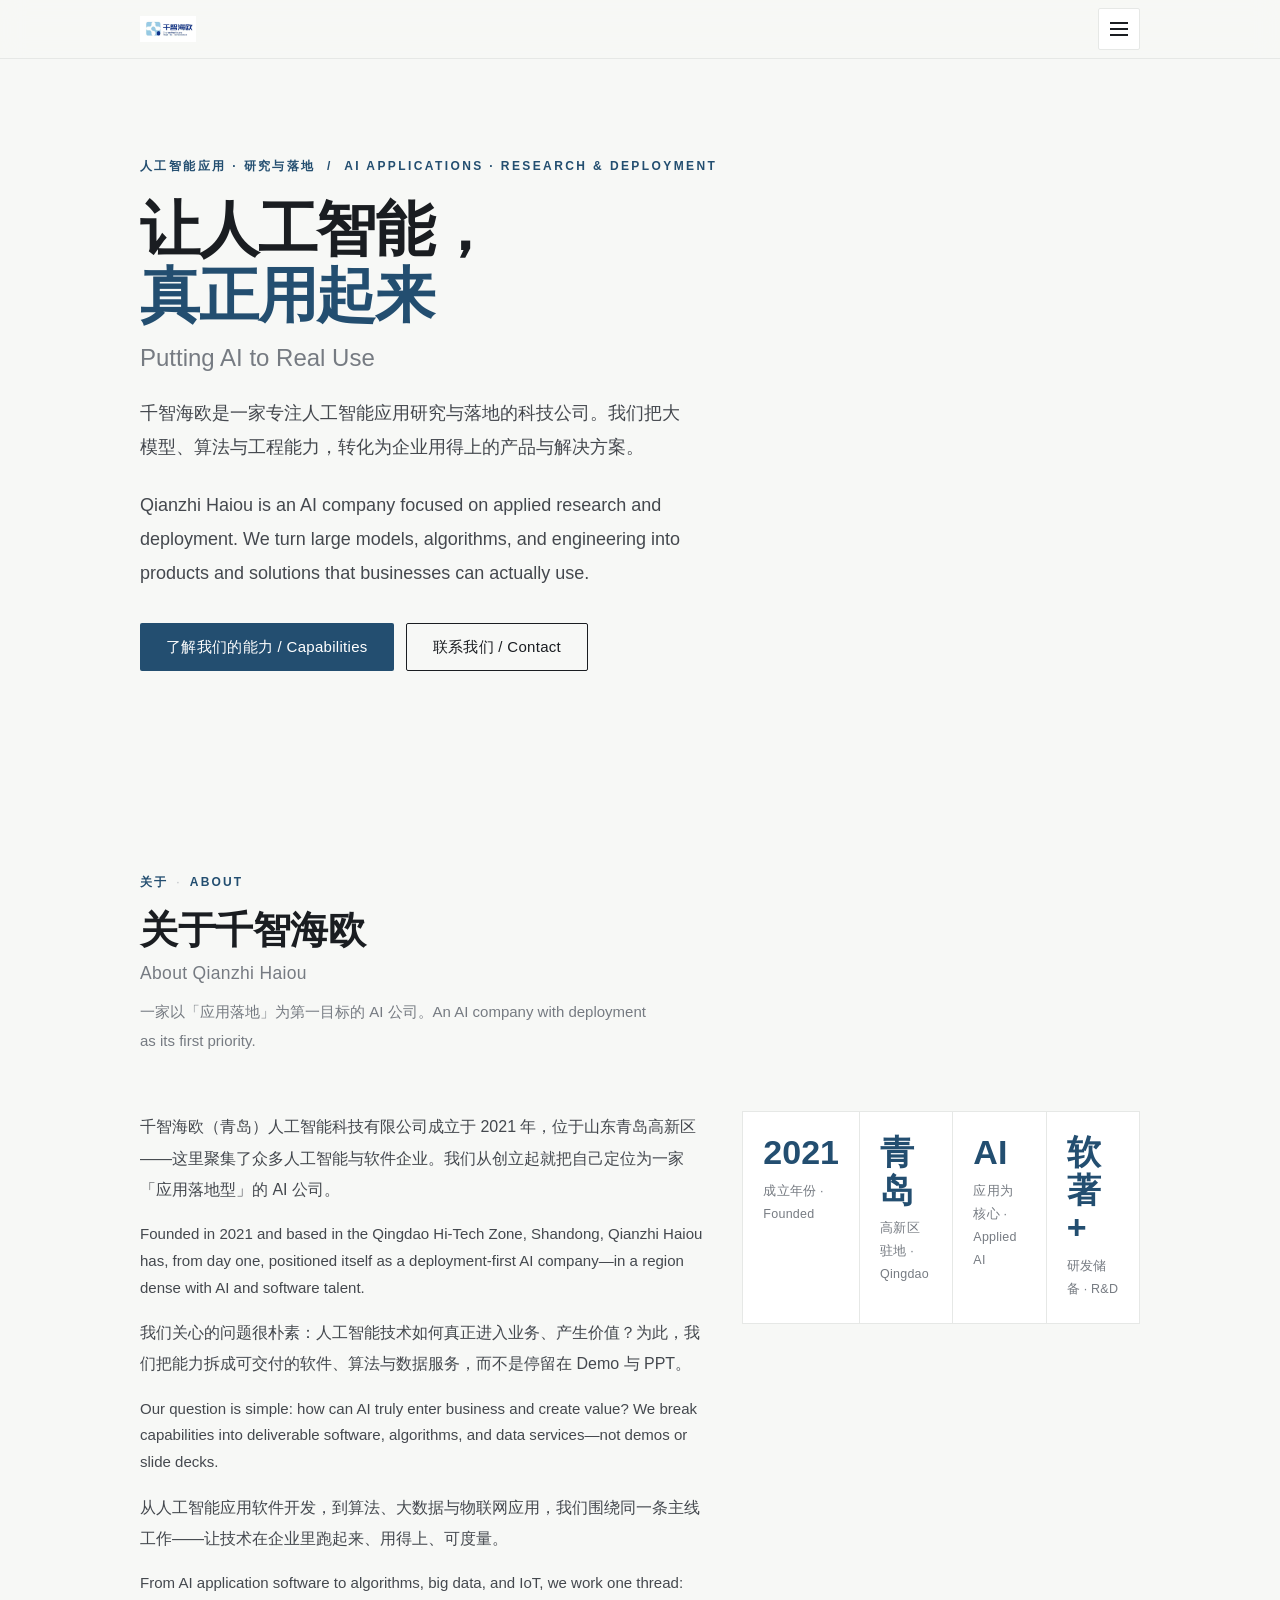
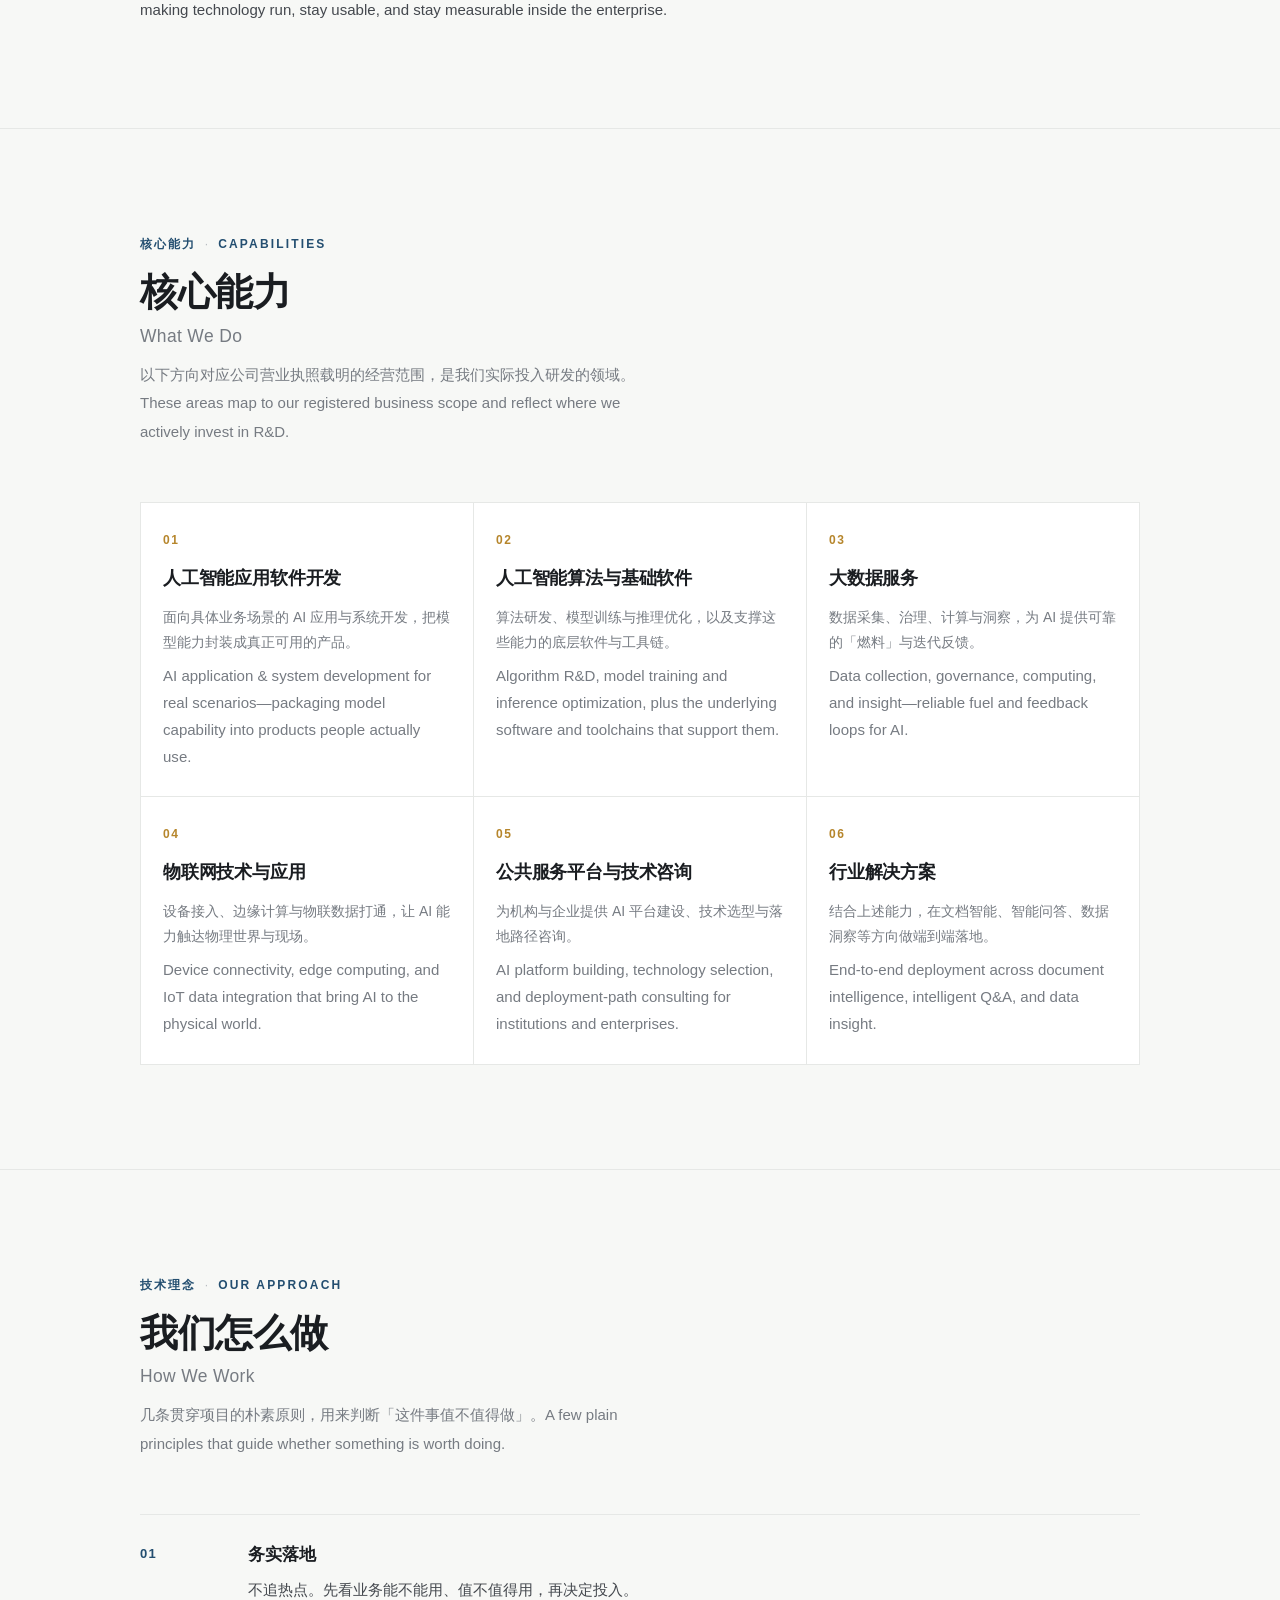
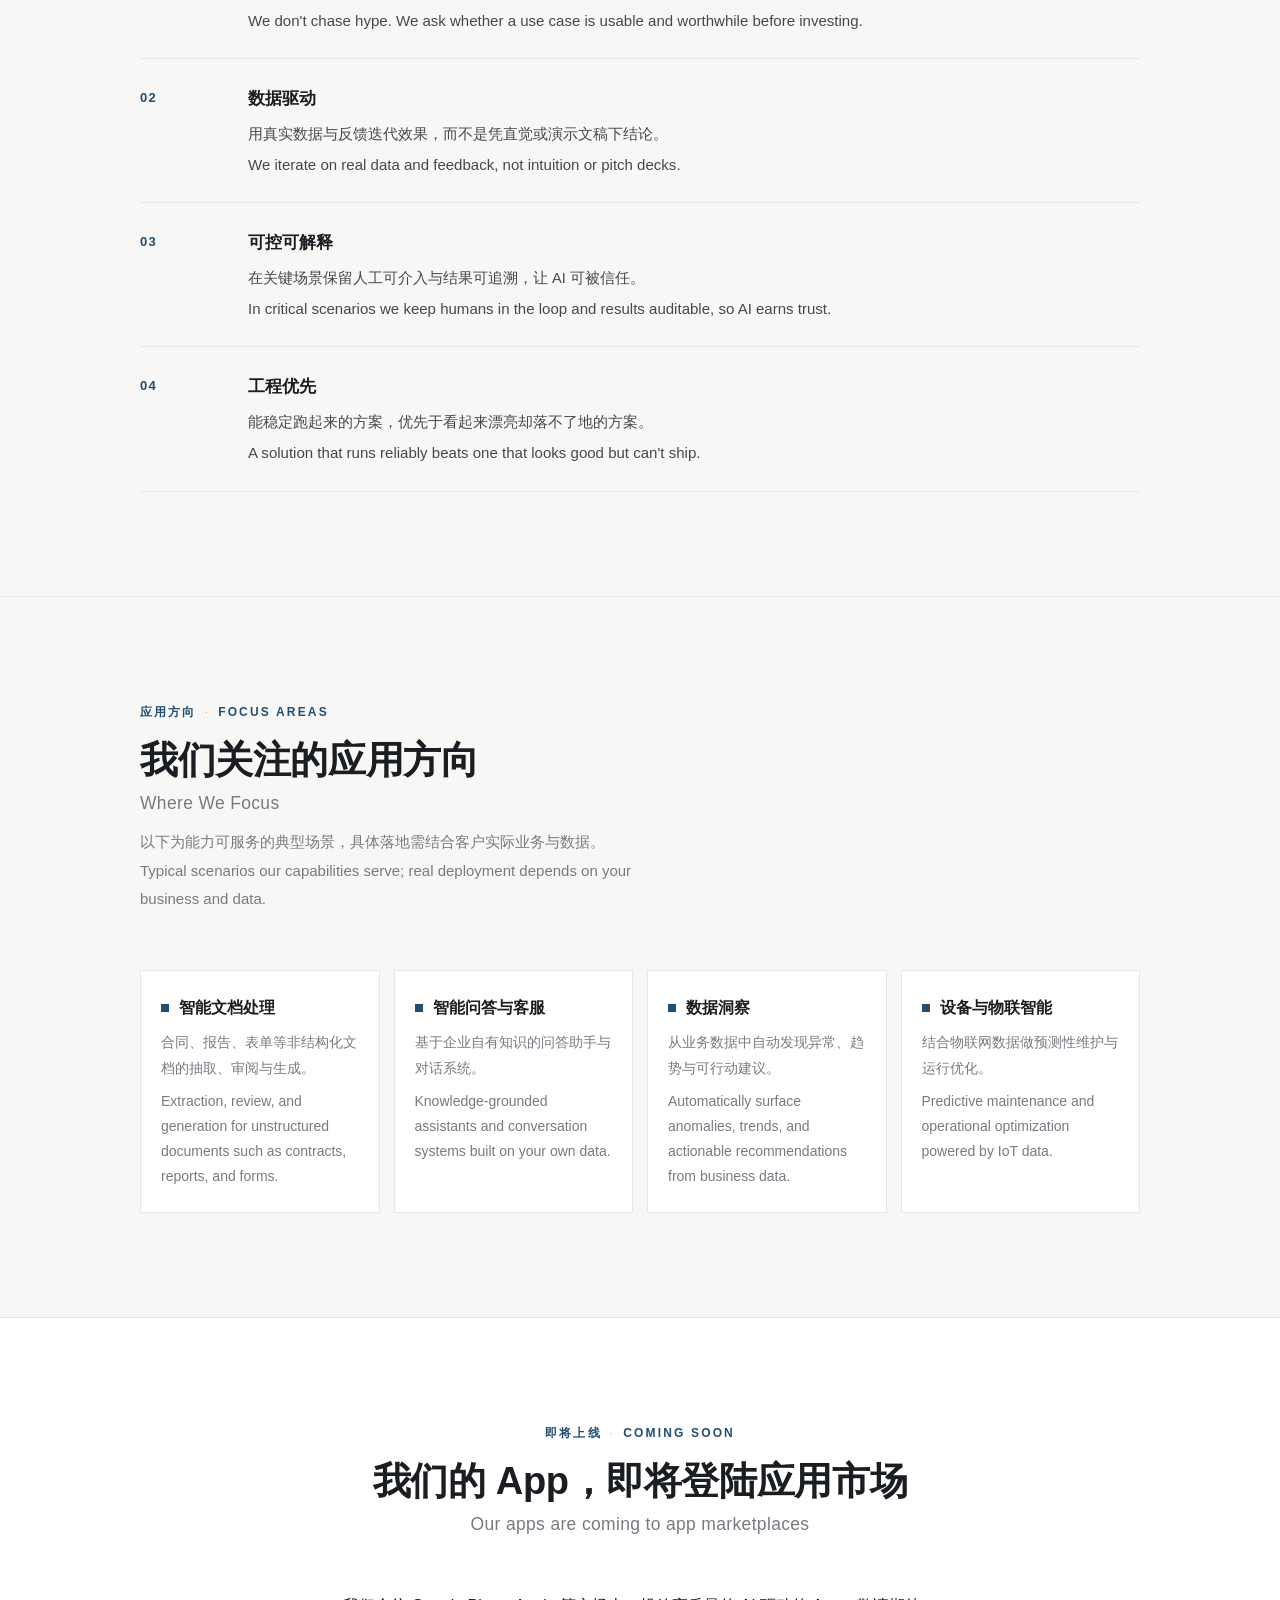
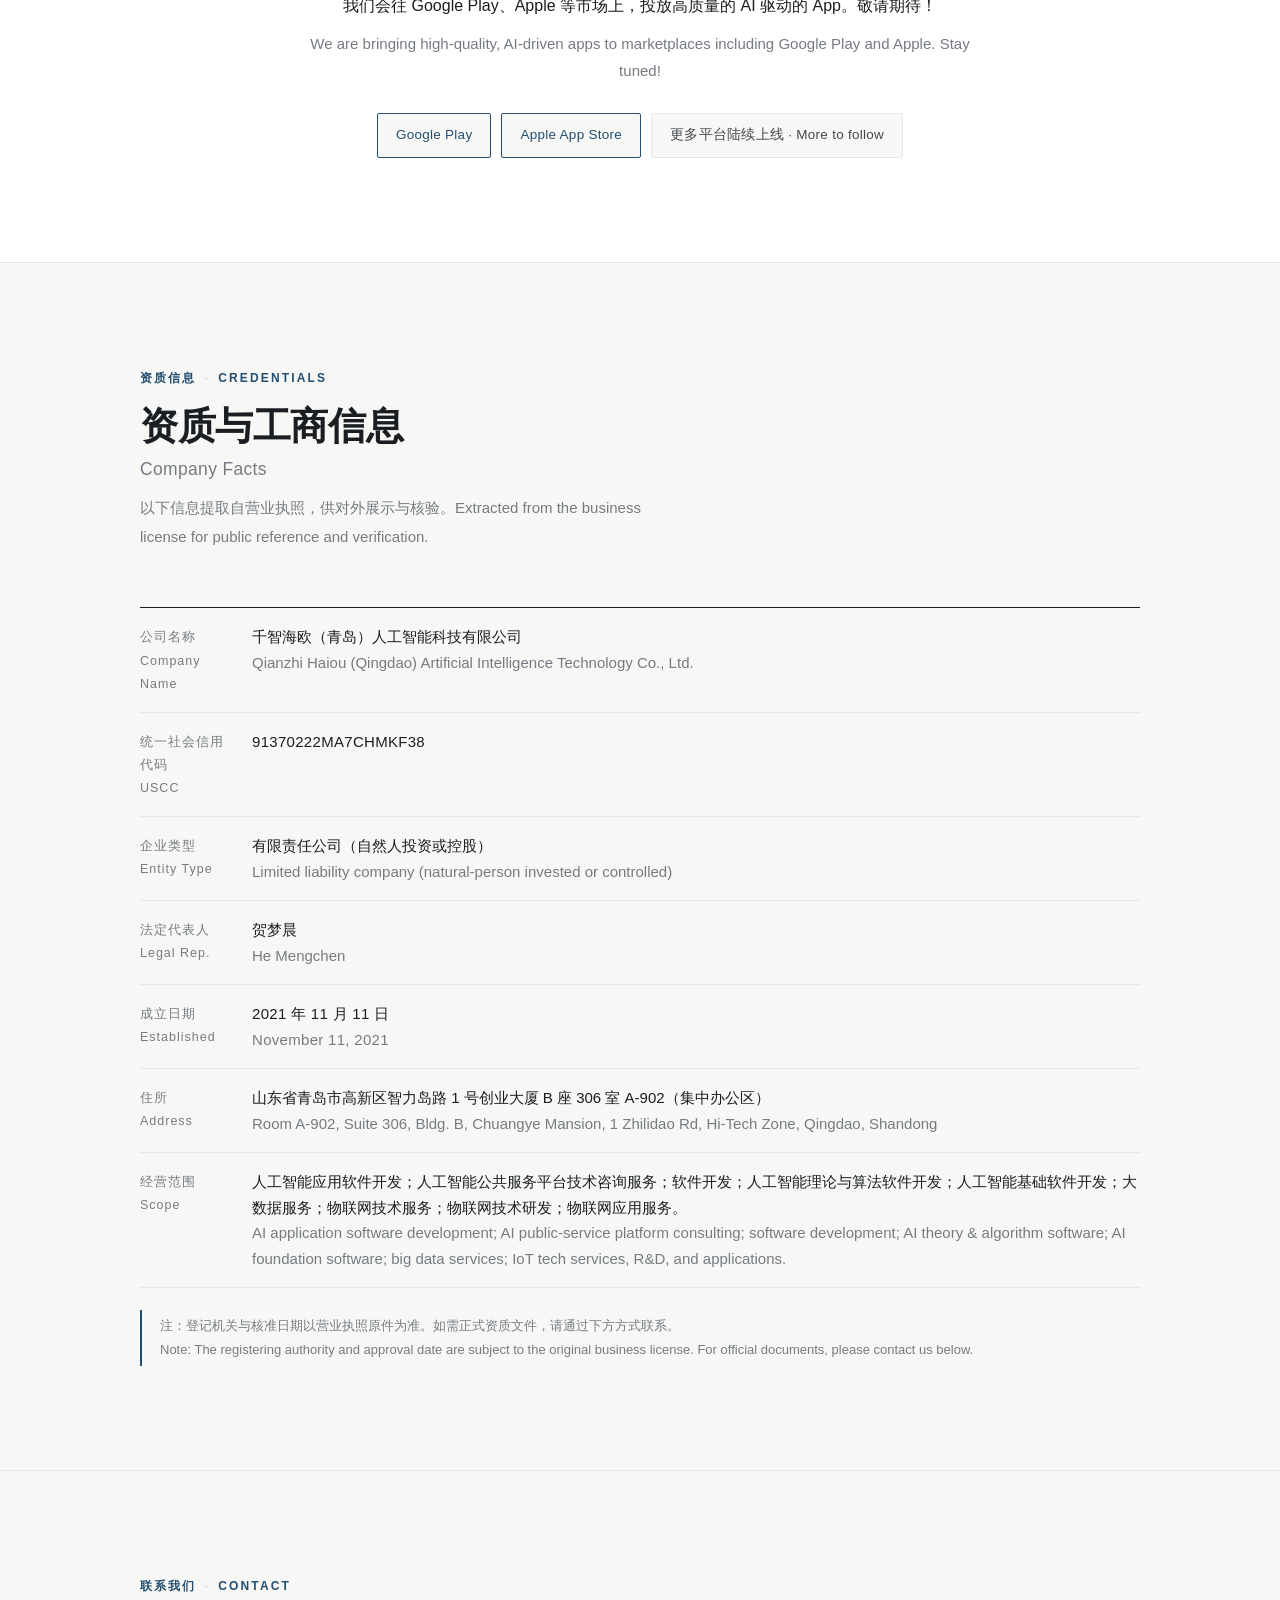
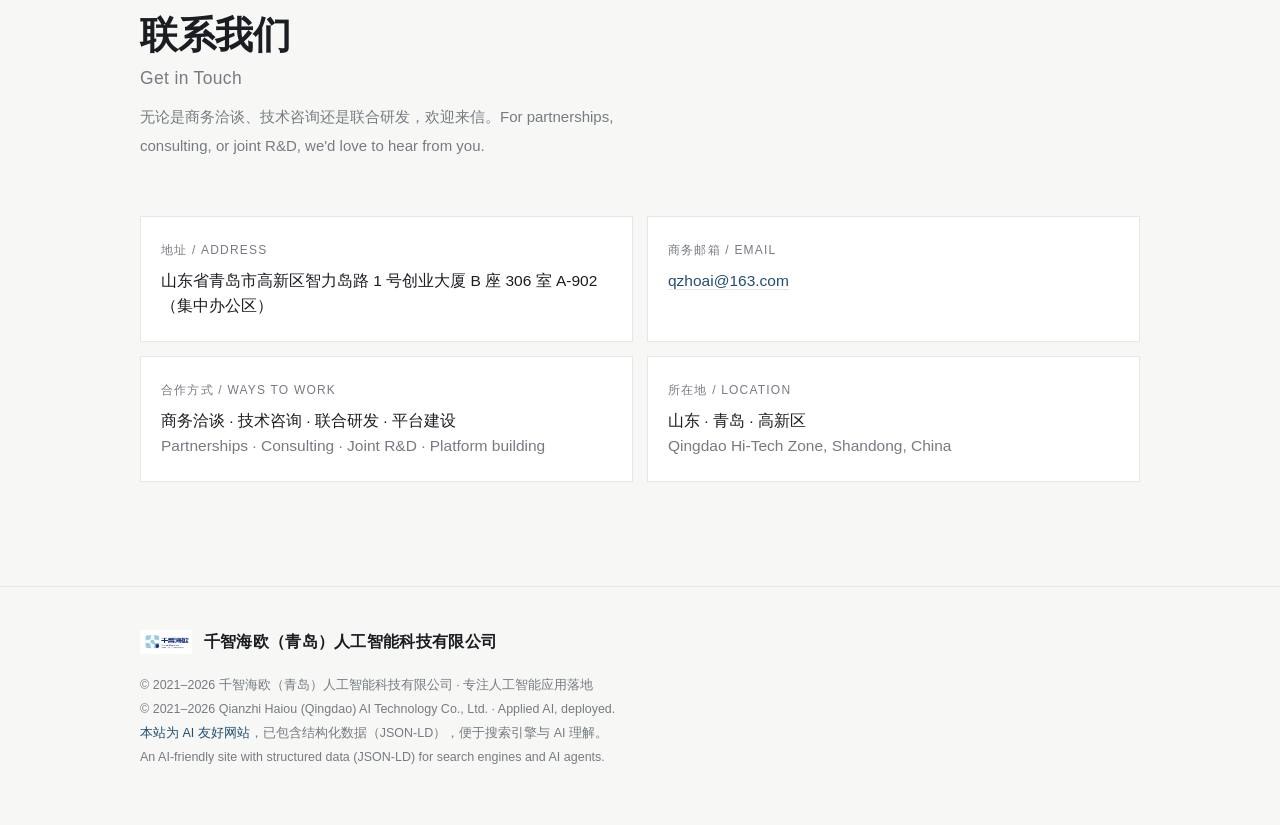
==== commit 1a71e0d3: "fix: 商务邮箱替换为 qzhoai@163.com" ====
--- a/index.html
+++ b/index.html
@@ -278,10 +278,10 @@
           <div class="k">地址 / Address</div>
           <div class="v">山东省青岛市高新区智力岛路 1 号创业大厦 B 座 306 室 A-902（集中办公区）</div>
         </div>
-        <!-- 下方邮箱为占位，请在上线前替换为贵司真实邮箱 -->
+        <!-- 商务邮箱已更新为 qzhoai@163.com -->
         <div class="item">
           <div class="k">商务邮箱 / Email</div>
-          <div class="v"><a href="mailto:contact@qianzhihaio.com">contact@qianzhihaio.com</a><br><span style="font-size:12.5px;color:var(--graphite);">（占位，待替换 · placeholder）</span></div>
+          <div class="v"><a href="mailto:qzhoai@163.com">qzhoai@163.com</a></div>
         </div>
         <div class="item">
           <div class="k">合作方式 / Ways to Work</div>
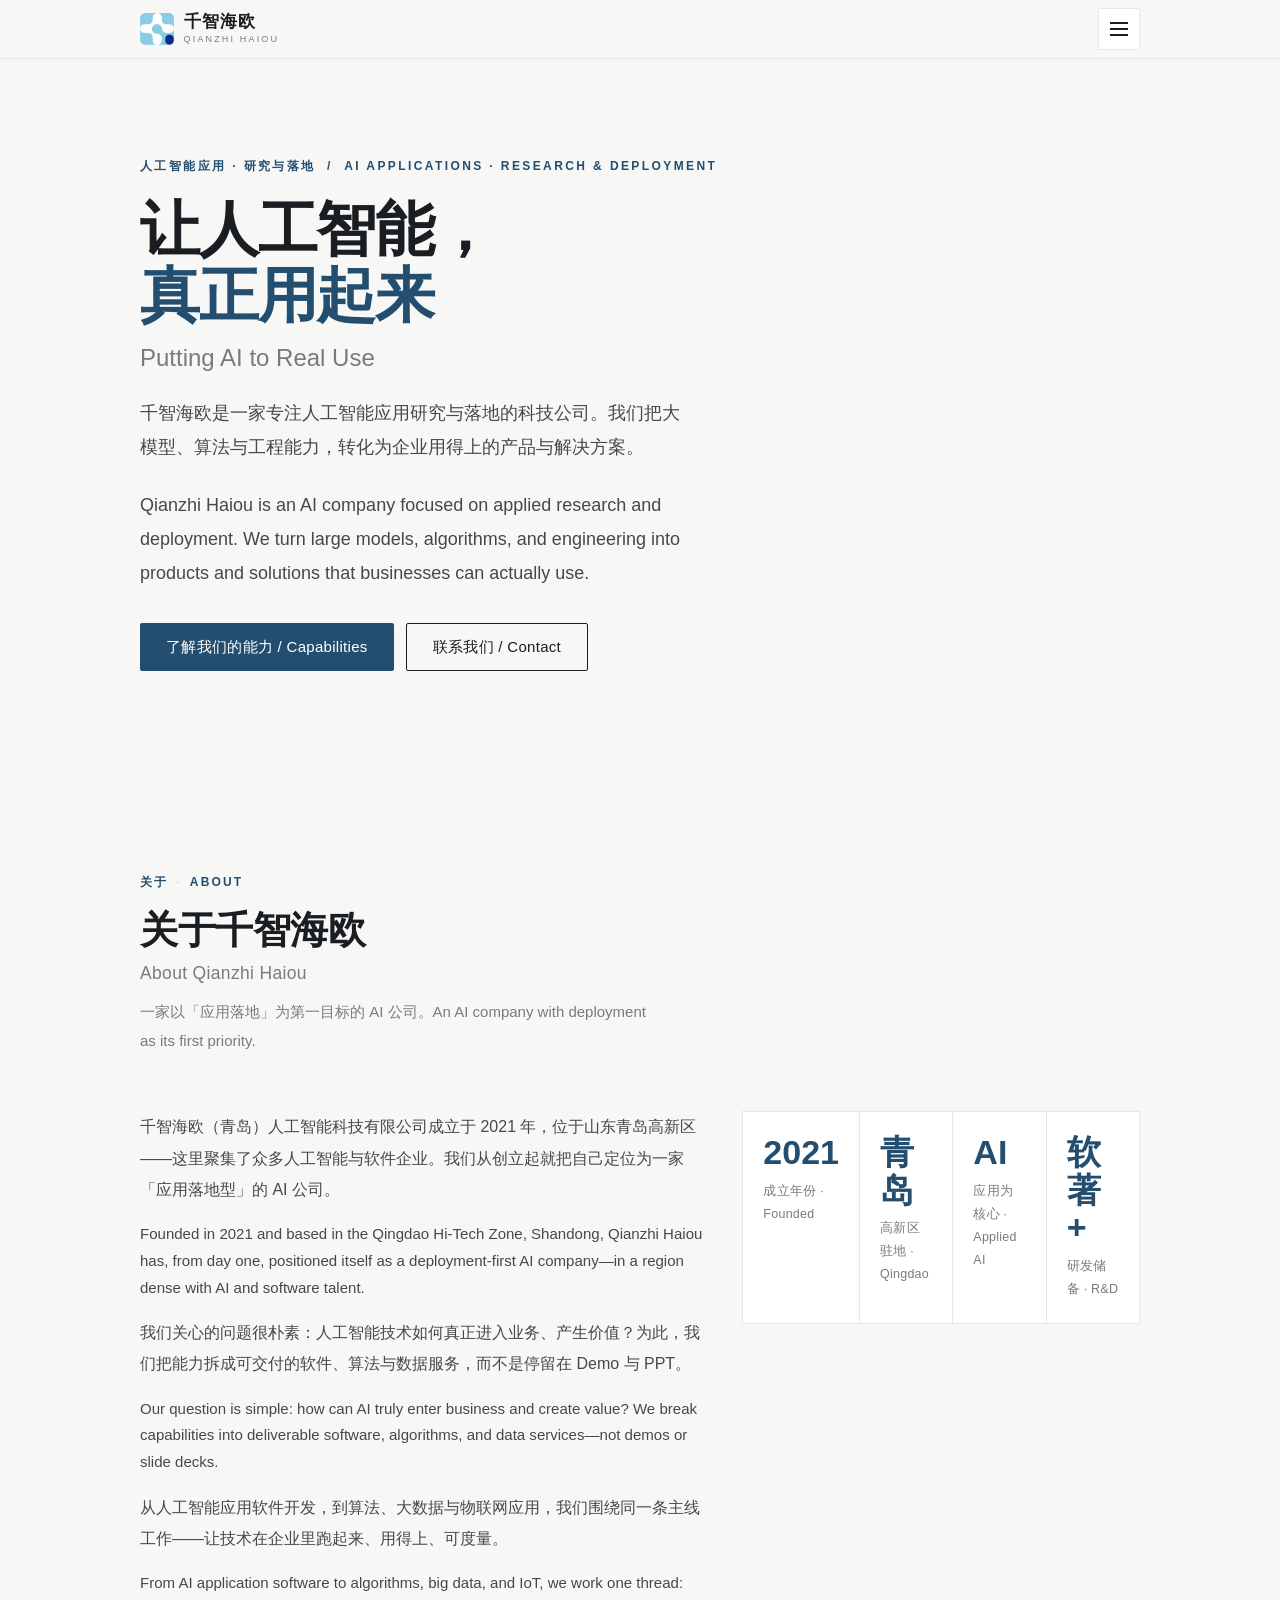
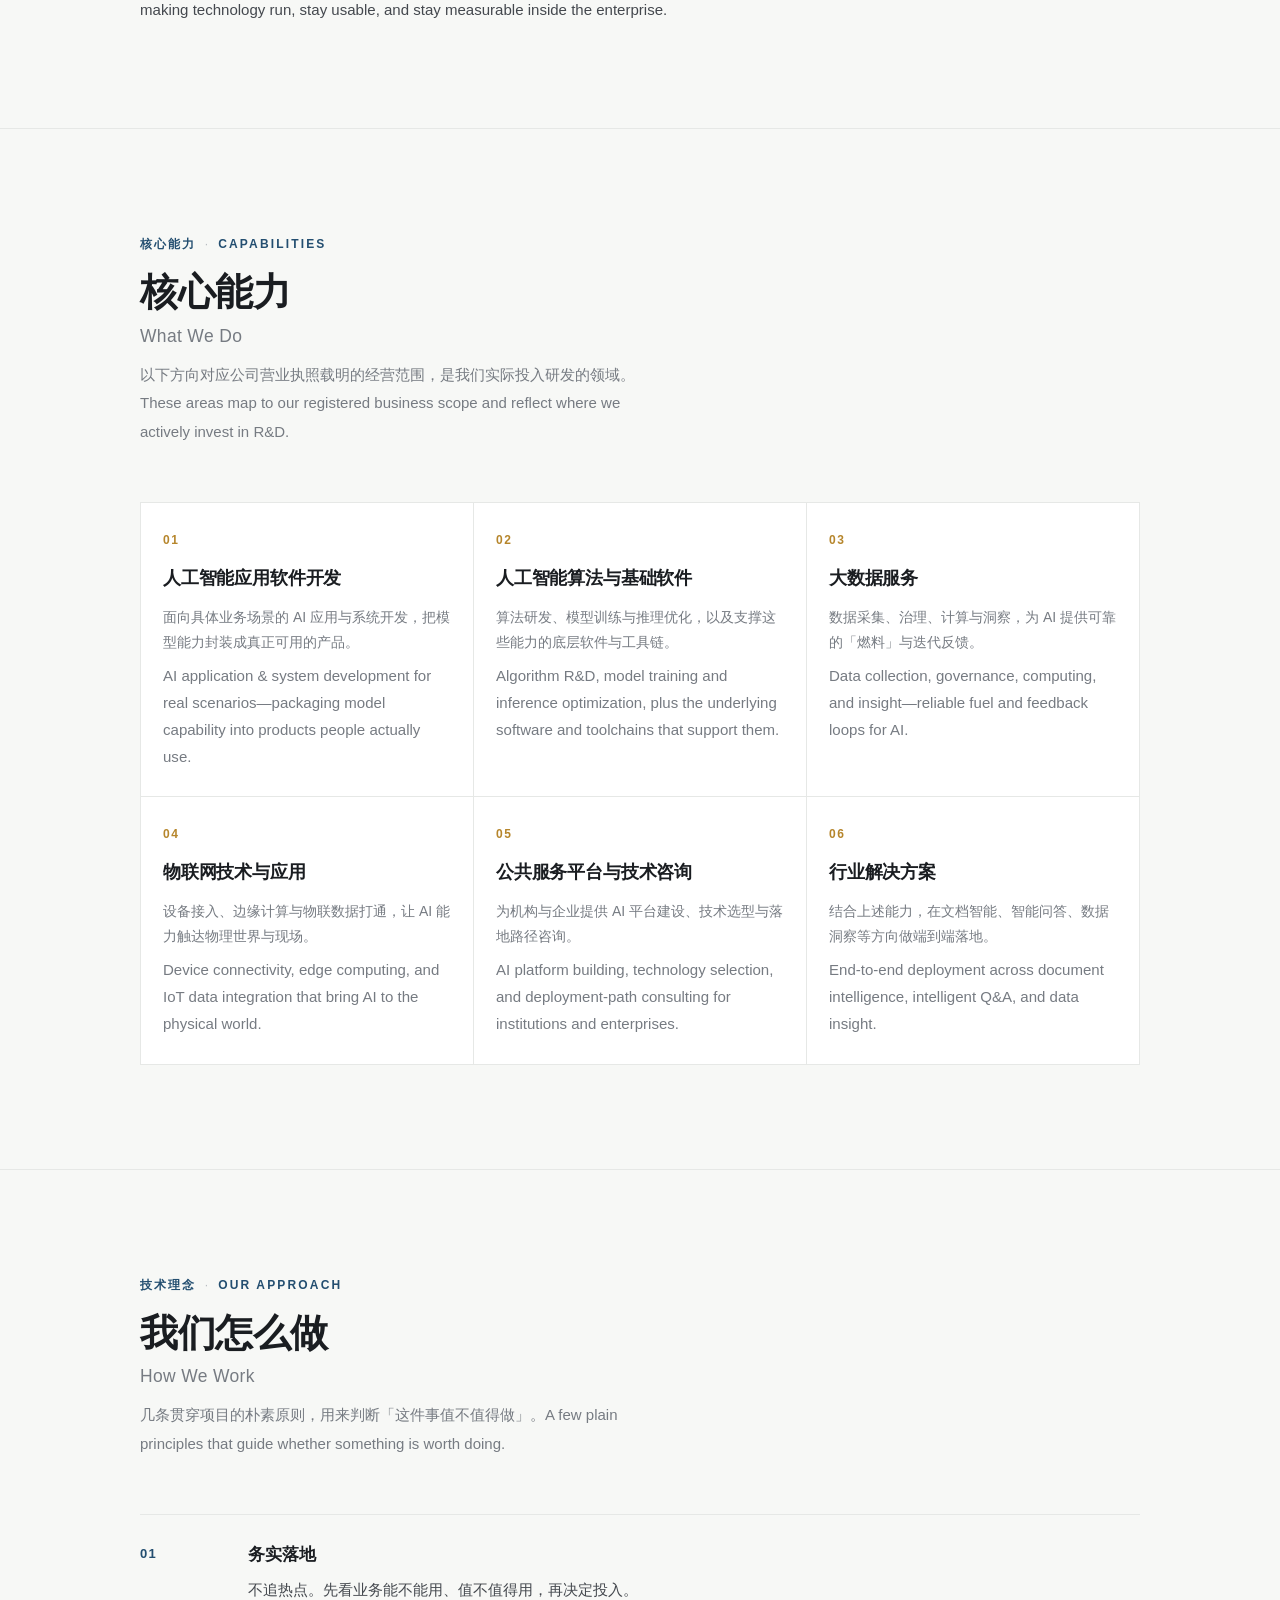
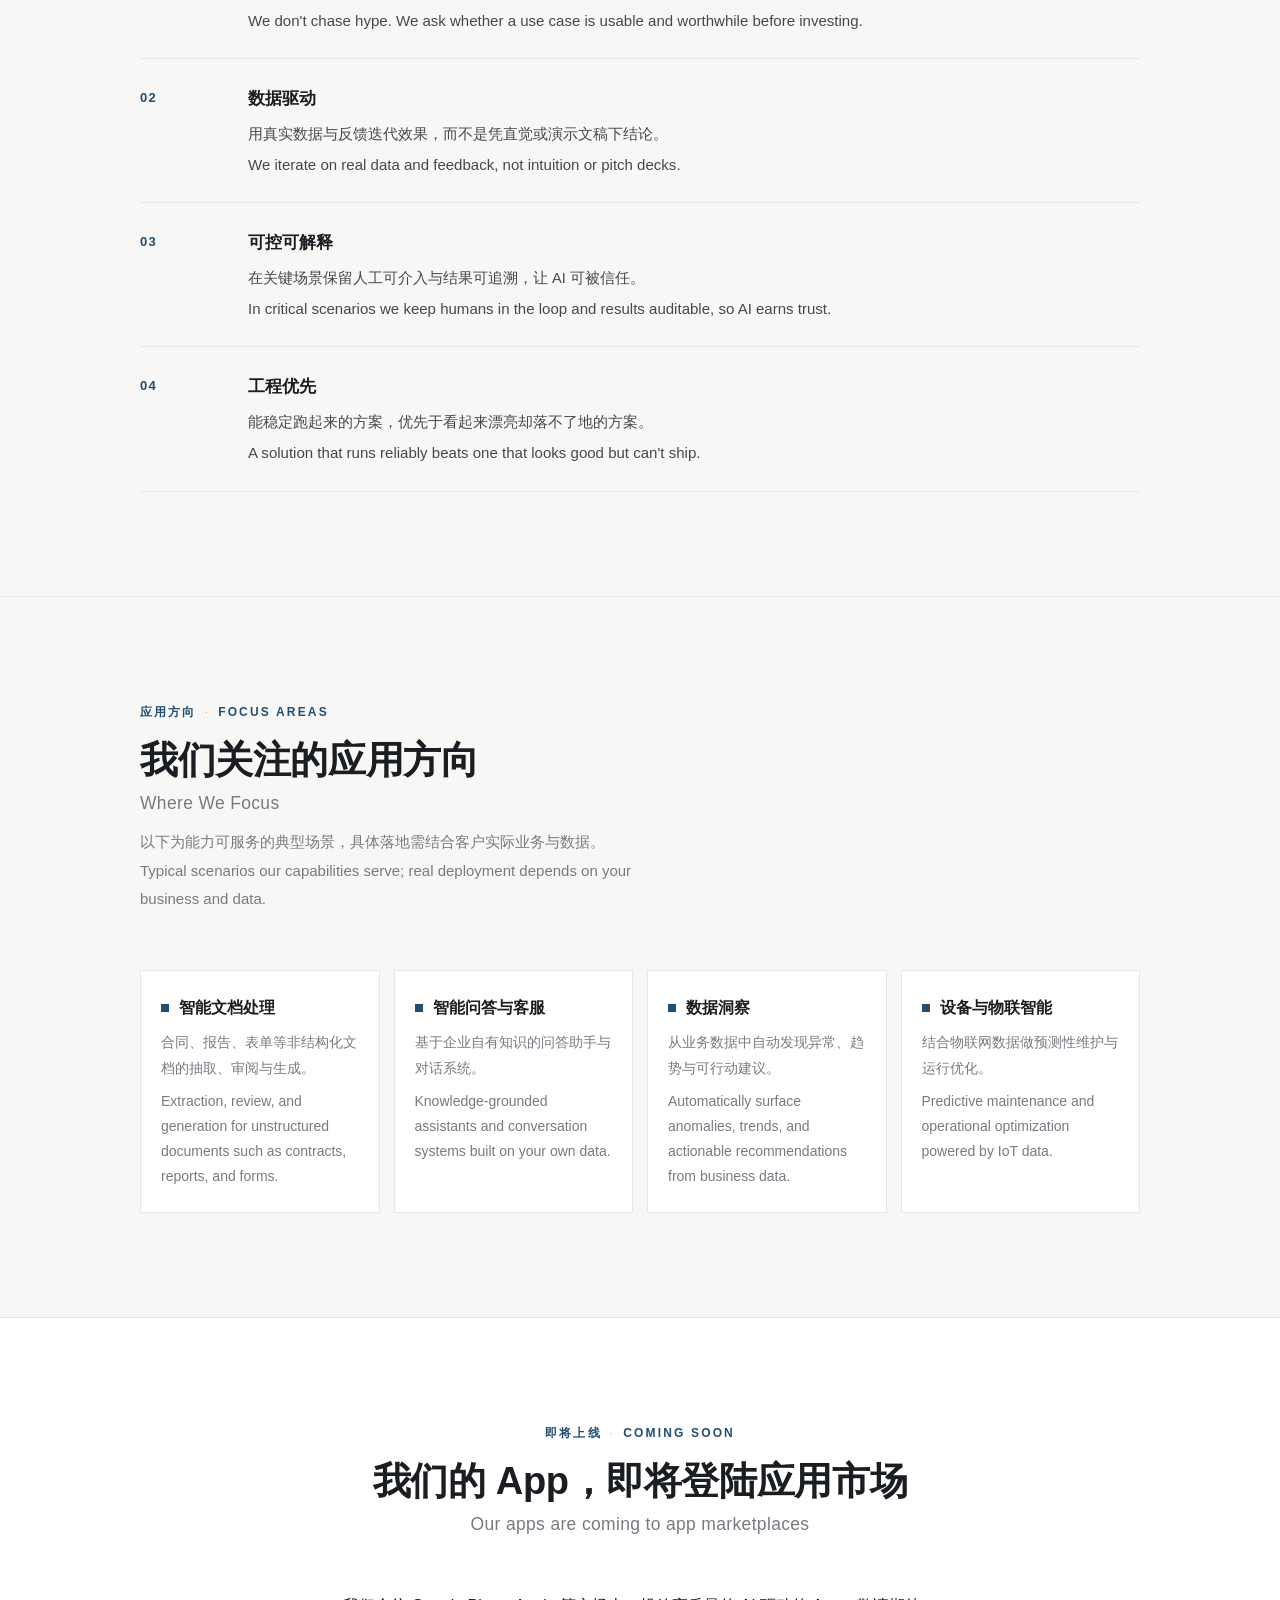
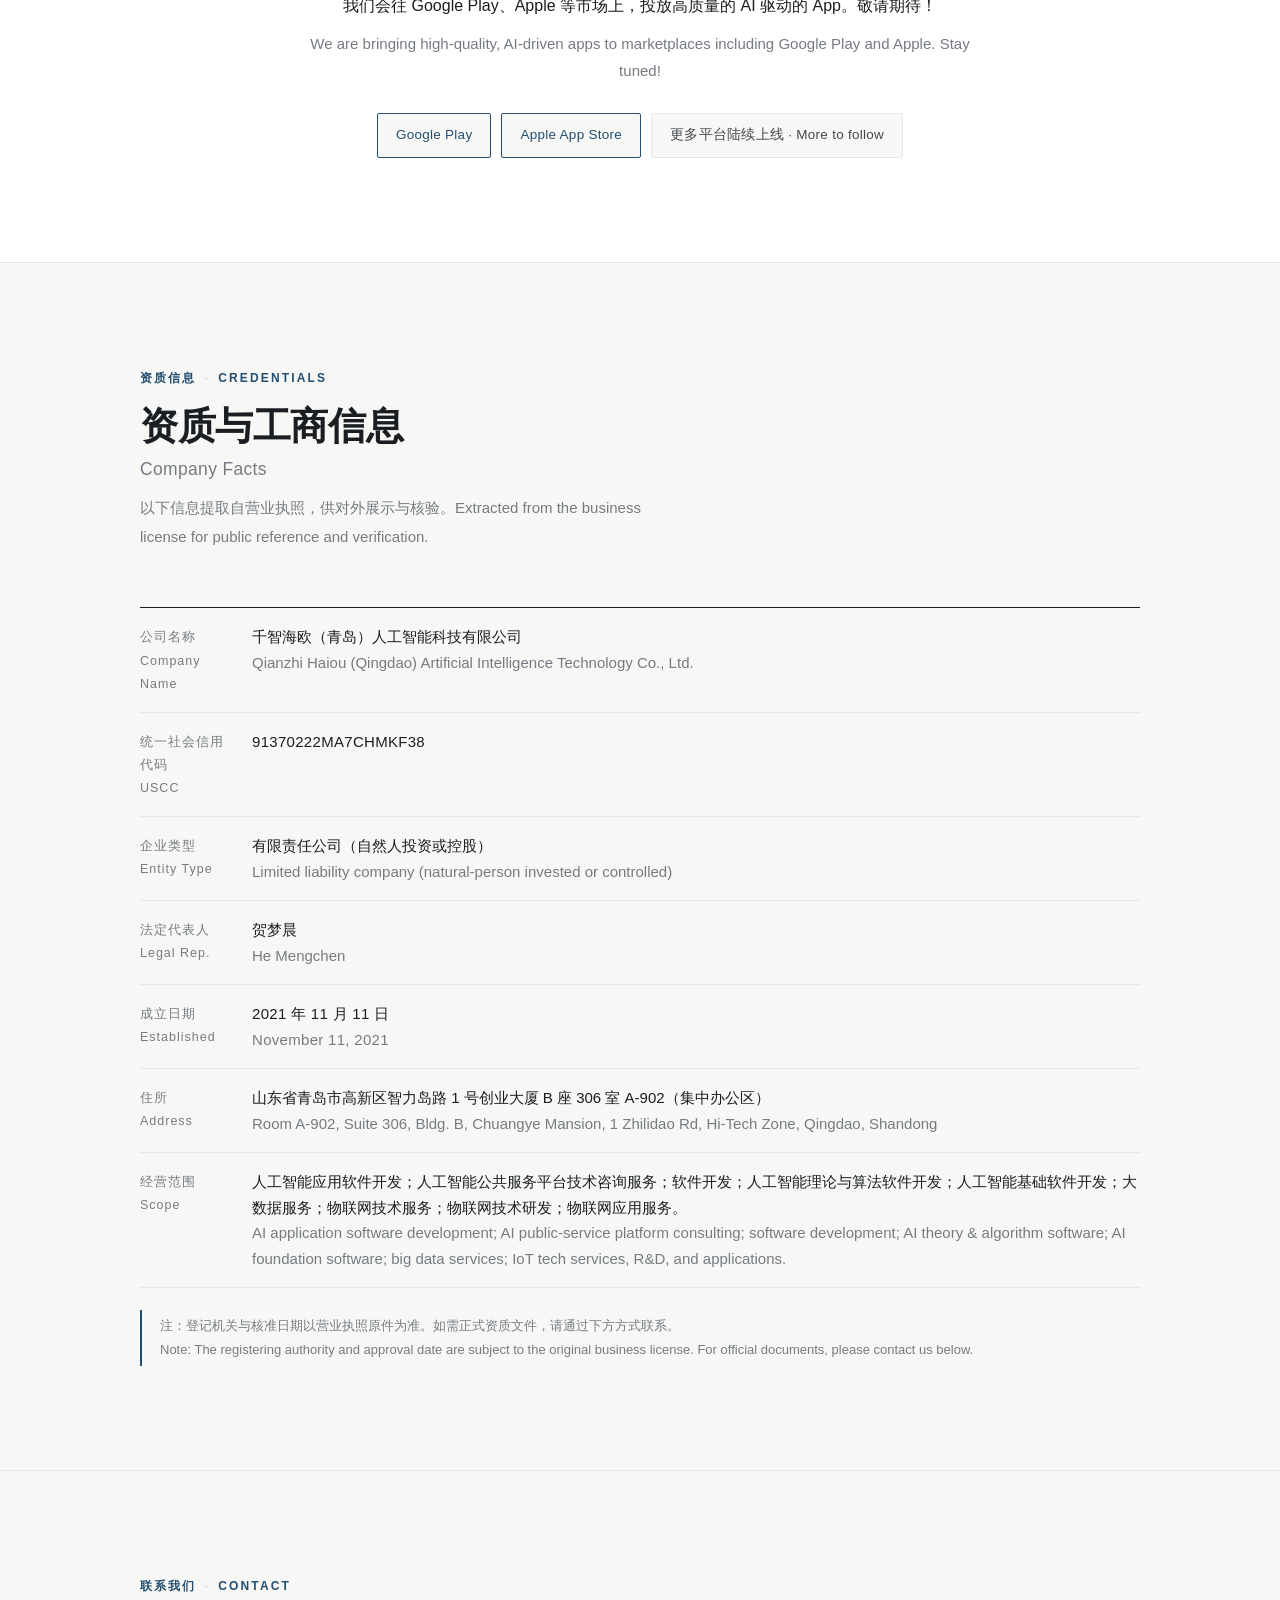
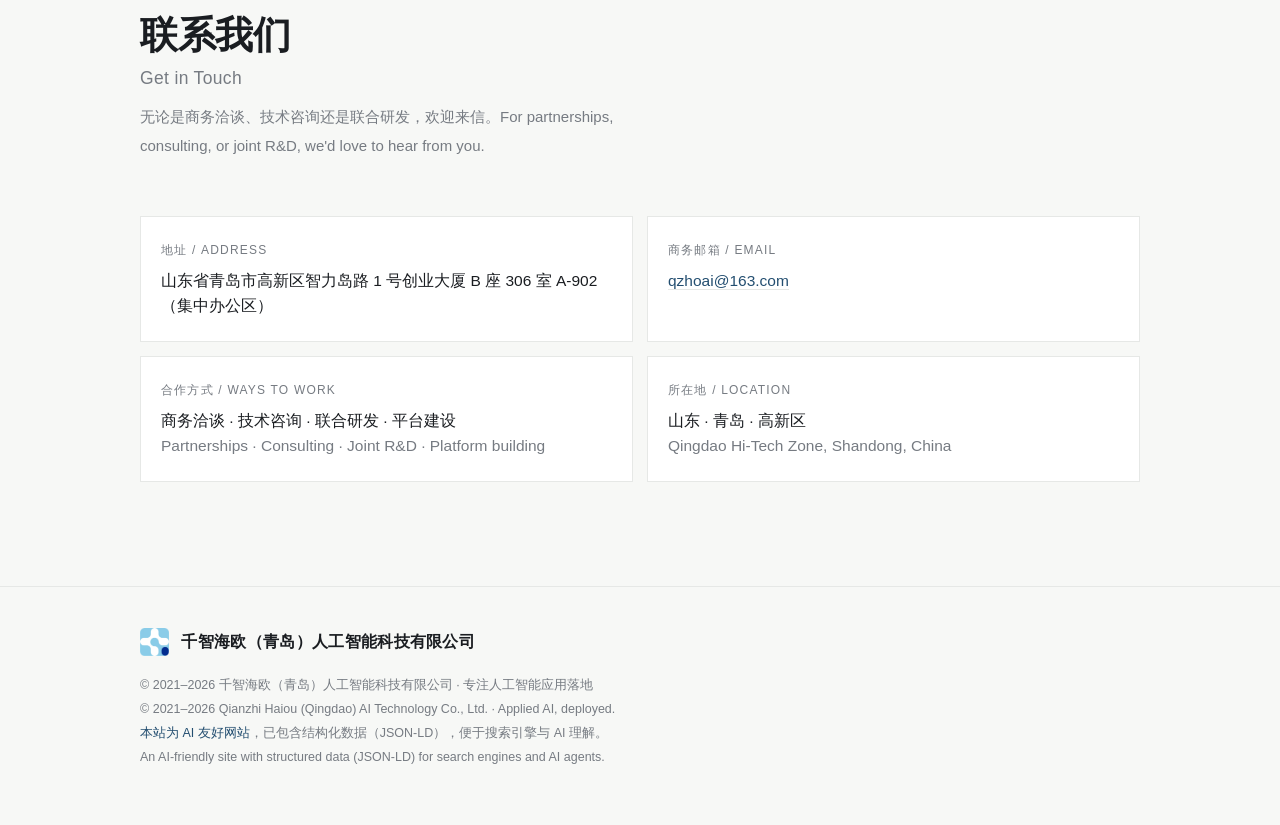
==== commit 74f42daa: "ui: 页眉/页脚 logo 优化为 mark+字标，favicon 换静态小图" ====
--- a/index.html
+++ b/index.html
@@ -9,7 +9,7 @@
   <meta property="og:title" content="千智海欧 · 专注人工智能应用落地 | Qianzhi Haiou AI" />
   <meta property="og:description" content="把大模型、算法与工程能力，转化为企业用得上的产品与解决方案。Turning models, algorithms and engineering into products businesses can actually use." />
   <meta property="og:type" content="website" />
-  <link rel="icon" href="assets/img/logo-square.png" />
+  <link rel="icon" href="assets/img/mark.png" />
   <link rel="stylesheet" href="assets/css/style.css" />
 
   <!-- ===== AI 可读性：结构化数据（JSON-LD） ===== -->
@@ -40,7 +40,11 @@
   <header class="site-header">
     <div class="wrap nav-inner">
       <a class="brand" href="#top" aria-label="千智海欧首页">
-        <img src="assets/img/logo-long.jpg" alt="千智海欧 Qianzhi Haiou" />
+        <img class="mark" src="assets/img/mark.png" alt="" />
+        <span class="wordmark">
+          <span class="zh">千智海欧</span>
+          <span class="en">QIANZHI HAIOU</span>
+        </span>
       </a>
       <button class="nav-toggle" id="navToggle" aria-label="打开菜单" aria-expanded="false"><span></span></button>
     </div>
@@ -299,7 +303,7 @@
   <footer class="site-footer">
     <div class="wrap">
       <div class="footer-top">
-        <img src="assets/img/logo-long.jpg" alt="千智海欧 Qianzhi Haiou" />
+        <img class="mark" src="assets/img/mark.png" alt="" />
         <span class="name">千智海欧（青岛）人工智能科技有限公司</span>
       </div>
       <p class="footer-meta">
--- a/assets/css/style.css
+++ b/assets/css/style.css
@@ -41,8 +41,11 @@
   border-bottom:1px solid var(--hairline);
 }
 .nav-inner{display:flex;align-items:center;justify-content:space-between;height:58px;}
-.brand{display:flex;align-items:center;gap:10px;font-weight:600;letter-spacing:.02em;font-size:16px;}
-.brand img{height:26px;width:auto;}
+.brand{display:flex;align-items:center;gap:10px;}
+.brand .mark{height:32px;width:auto;display:block;}
+.wordmark{display:flex;flex-direction:column;line-height:1.05;}
+.wordmark .zh{font-size:17px;font-weight:600;color:var(--ink);letter-spacing:.06em;}
+.wordmark .en{font-size:9px;letter-spacing:.24em;color:var(--graphite);margin-top:4px;}
 .nav-toggle{
   appearance:none;border:1px solid var(--hairline);background:var(--white);
   width:42px;height:42px;border-radius:2px;display:grid;place-items:center;cursor:pointer;
@@ -141,7 +144,7 @@
 /* ---------- 页脚 ---------- */
 .site-footer{border-top:1px solid var(--hairline);padding:40px 0 56px;}
 .footer-top{display:flex;align-items:center;gap:12px;flex-wrap:wrap;}
-.footer-top img{height:24px;}
+.footer-top .mark{height:28px;width:auto;}
 .footer-top .name{font-weight:600;letter-spacing:.02em;}
 .footer-meta{margin-top:18px;font-size:12.5px;color:var(--graphite);line-height:1.9;}
 .footer-meta .ai-friendly{color:var(--accent);}
